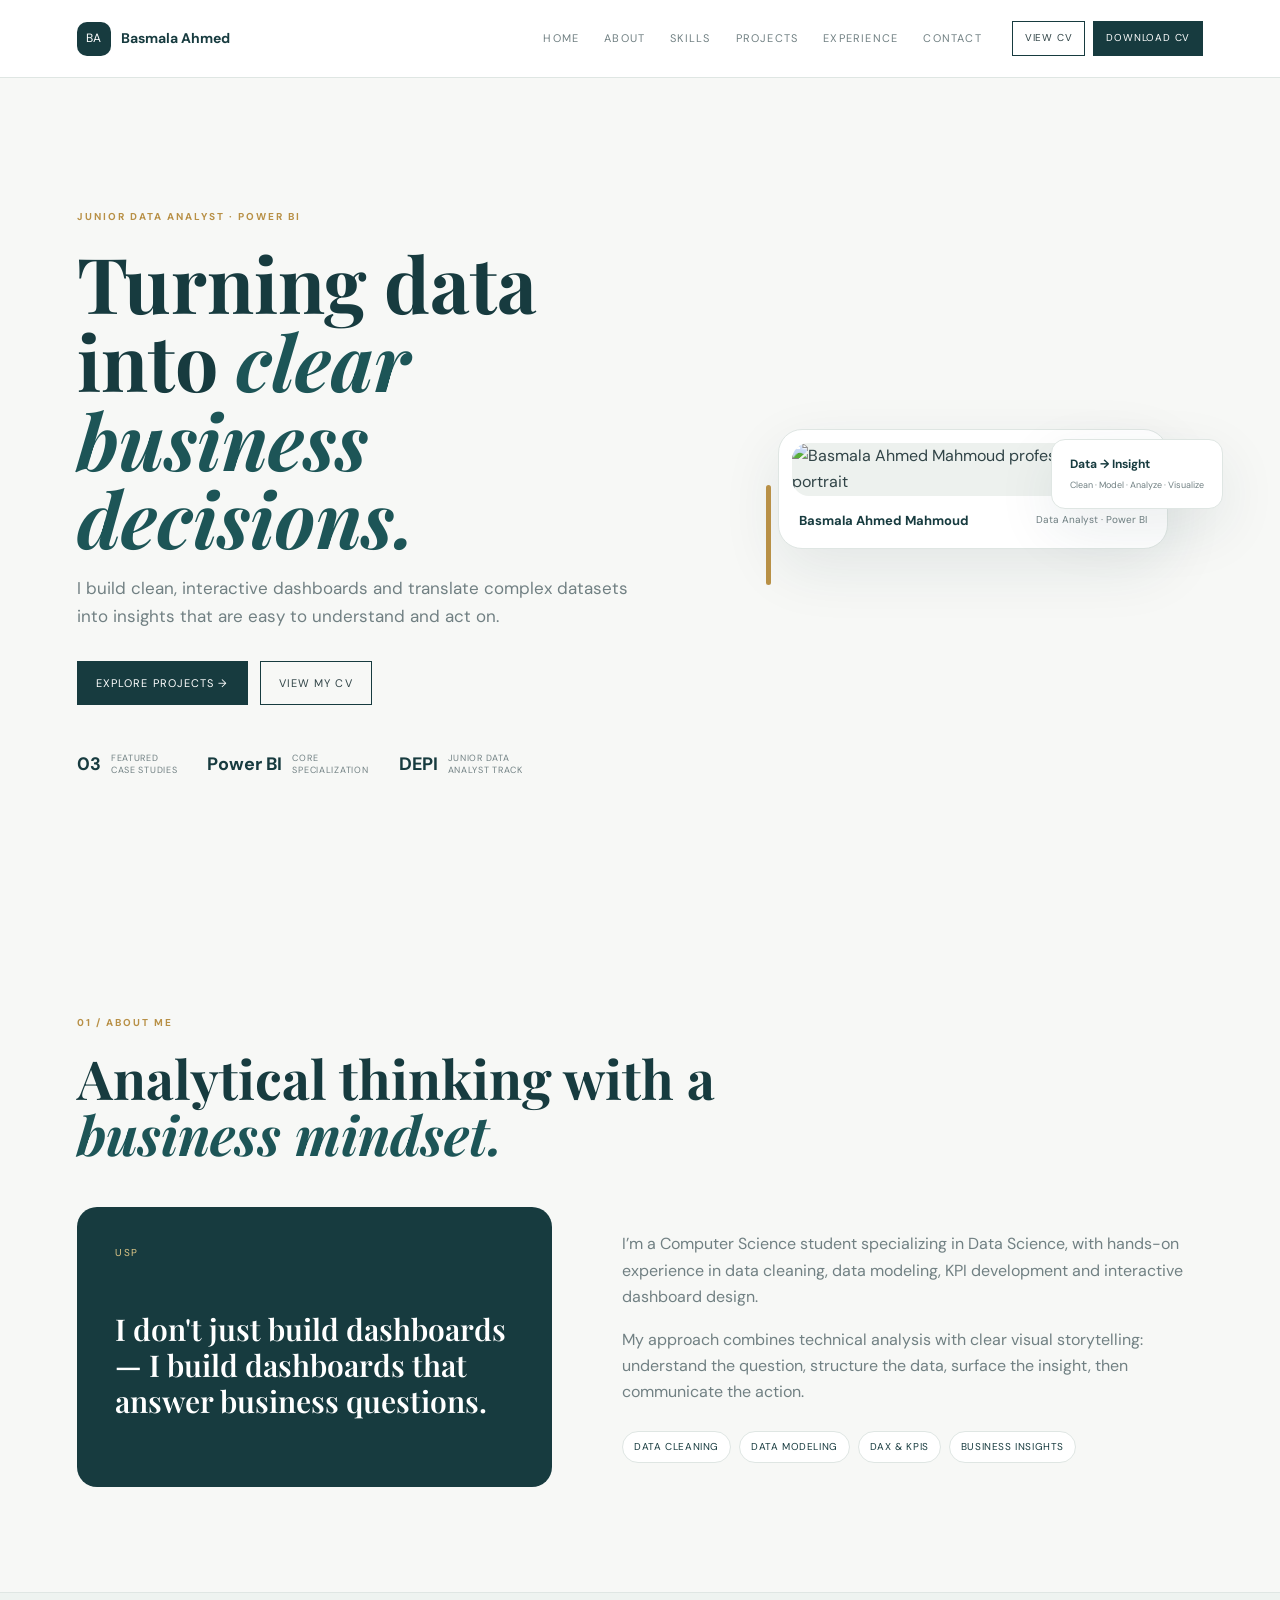
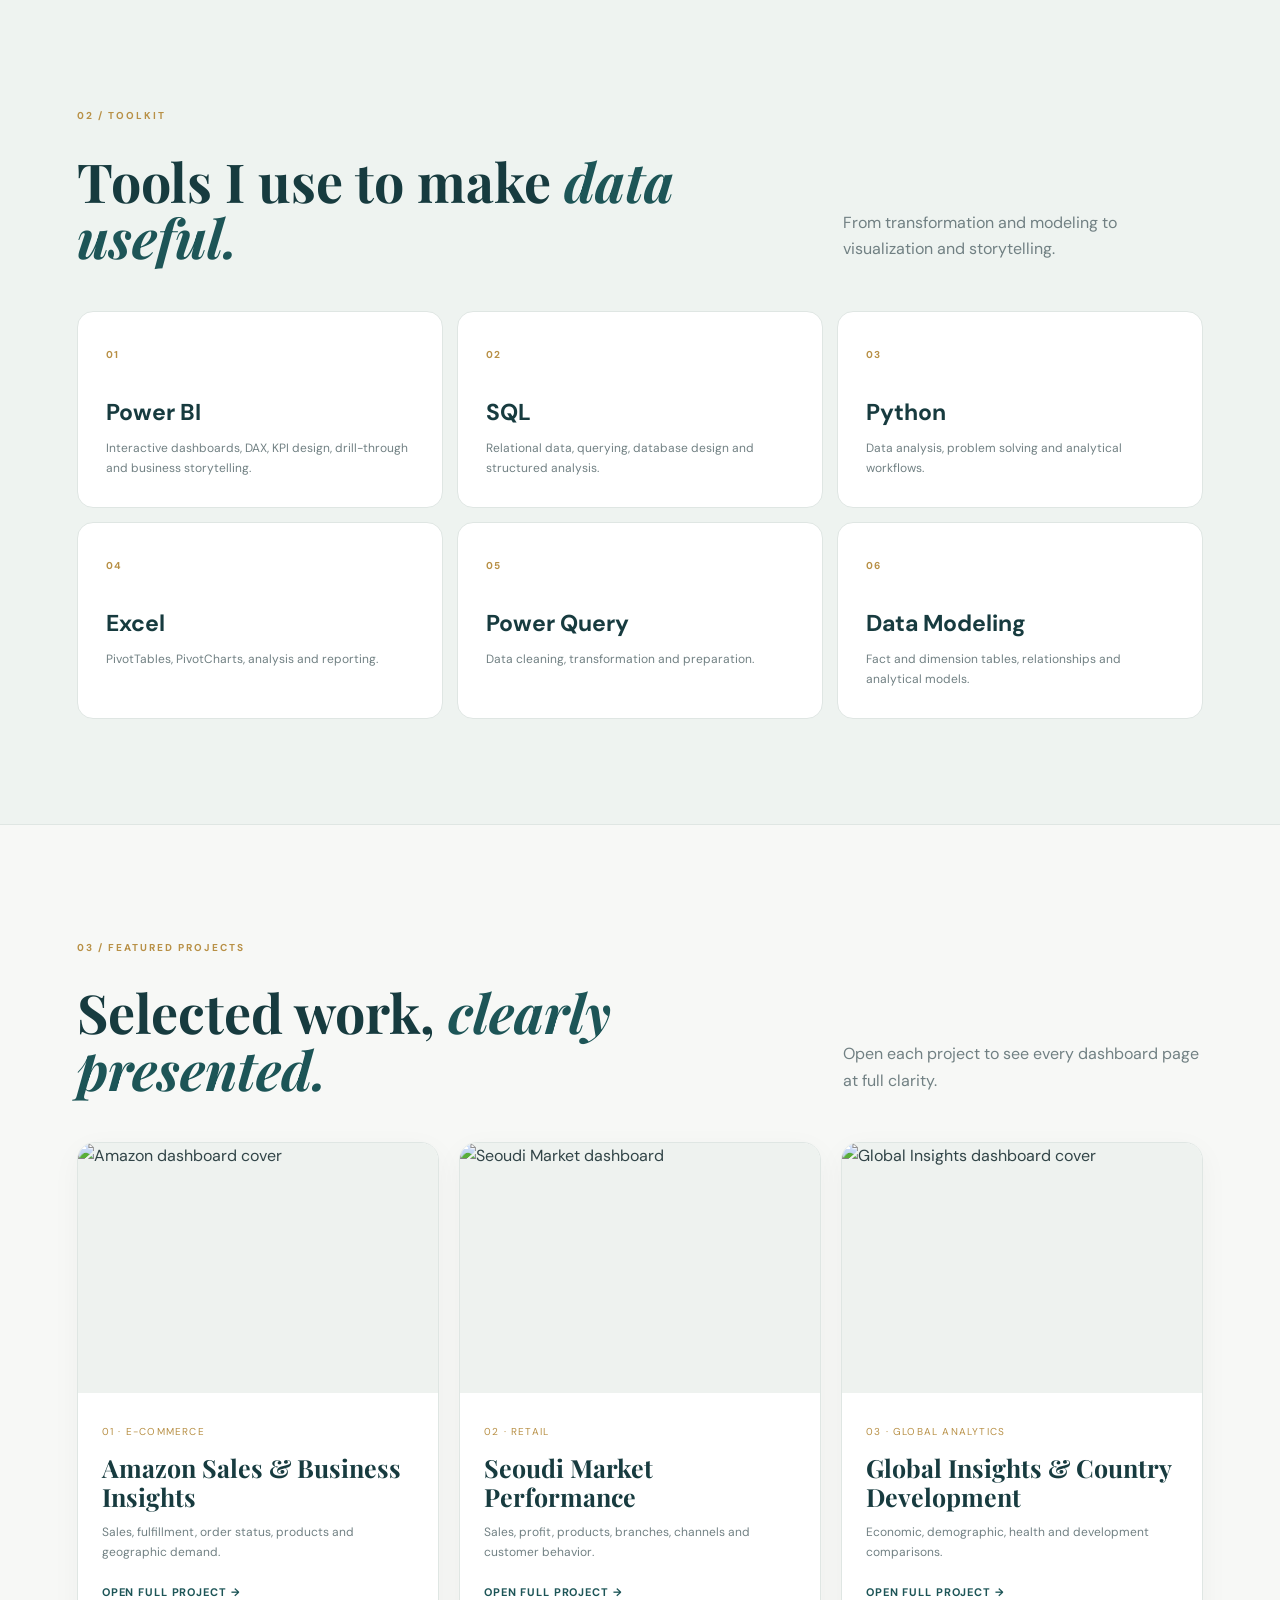
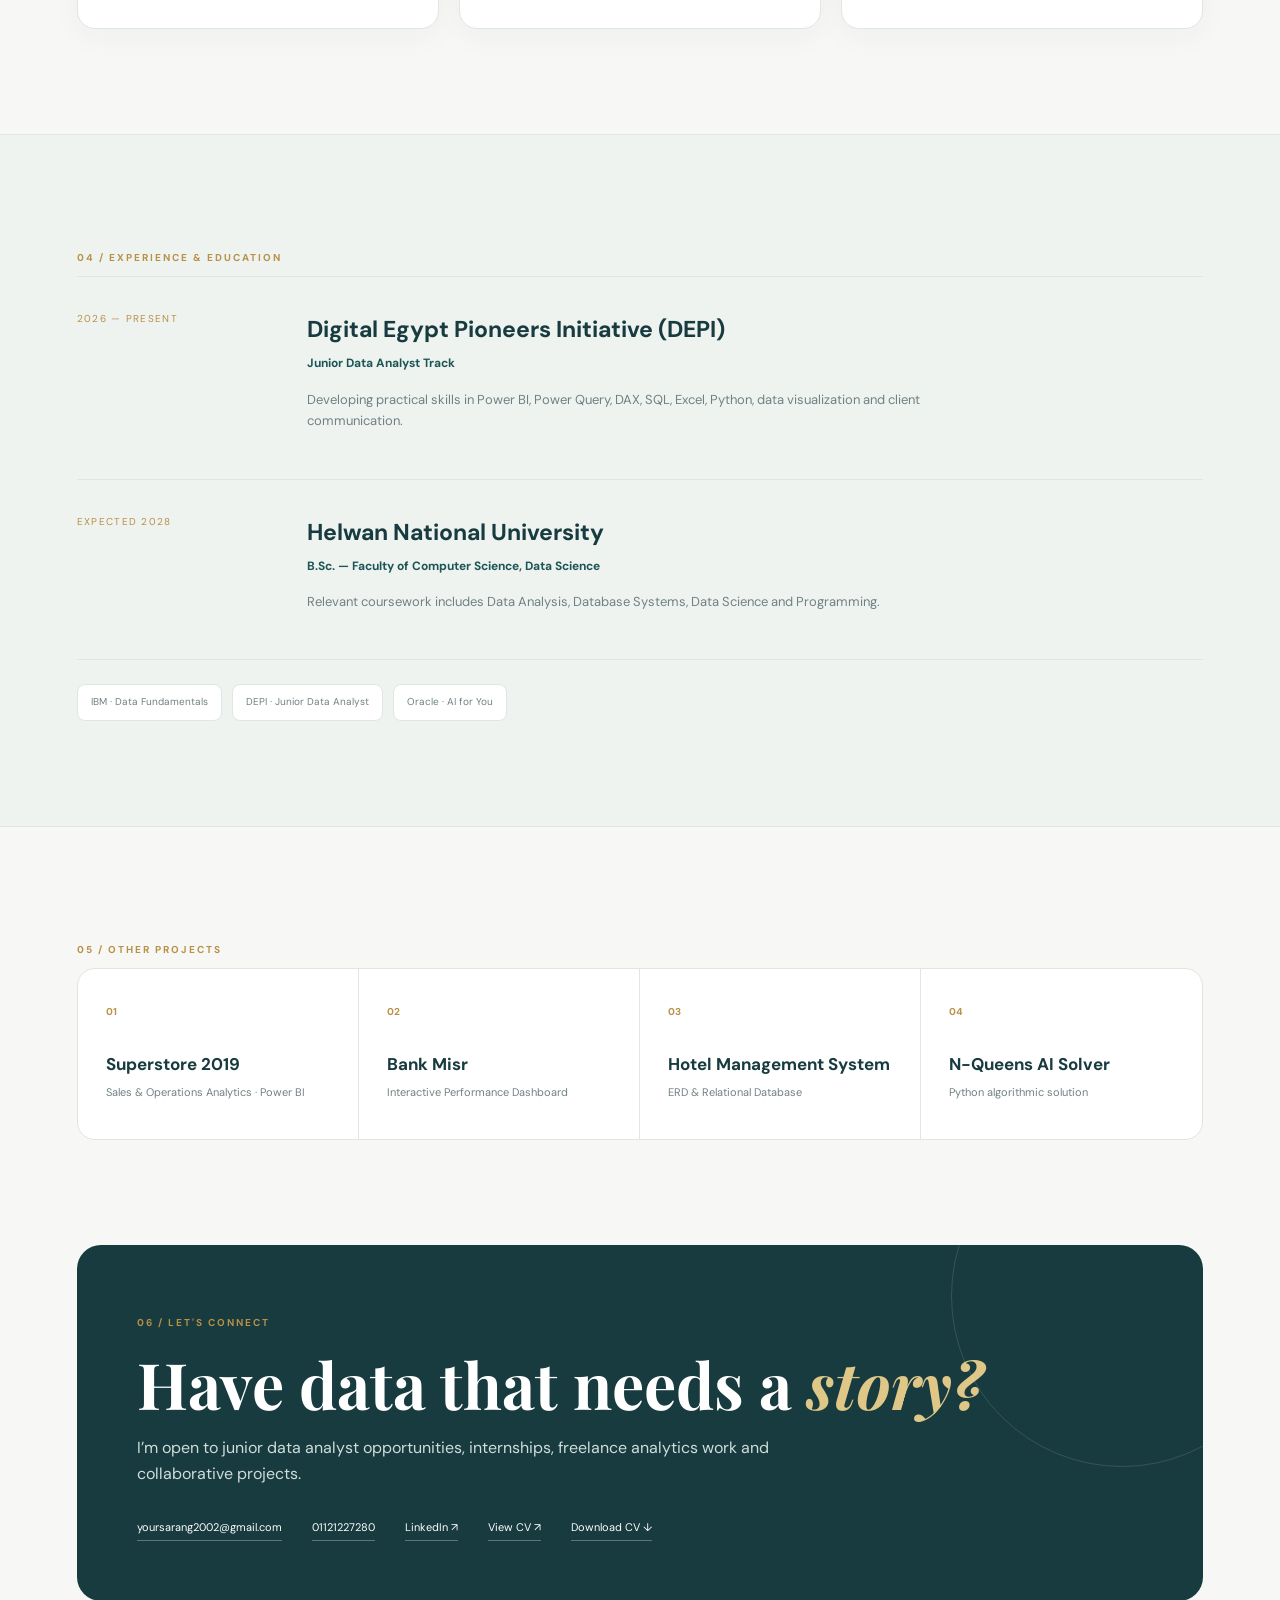
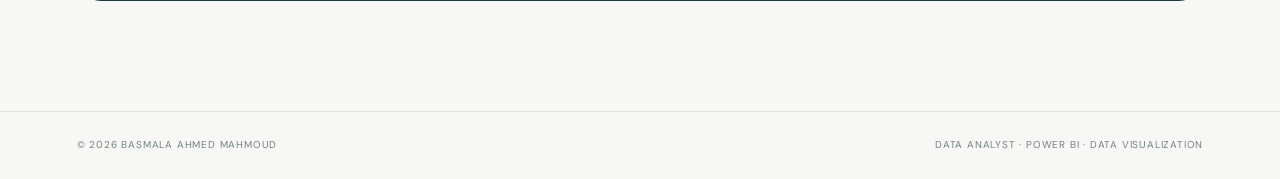
==== index.html @ 635298af "Add files via upload" ====
<!DOCTYPE html>
<html lang="en">
<head>
<meta charset="UTF-8"><meta name="viewport" content="width=device-width, initial-scale=1.0">
<meta name="description" content="Basmala Ahmed Mahmoud — Junior Data Analyst portfolio. Power BI, SQL, Python and data visualization.">
<title>Basmala Ahmed Mahmoud | Data Analyst</title>
<link rel="preconnect" href="https://fonts.googleapis.com"><link rel="preconnect" href="https://fonts.gstatic.com" crossorigin>
<link href="https://fonts.googleapis.com/css2?family=DM+Sans:wght@400;500;600;700&family=Playfair+Display:wght@600;700&display=swap" rel="stylesheet">
<link rel="stylesheet" href="style.css">
</head>
<body>
<header class="header"><a class="logo" href="index.html"><span>BA</span><b>Basmala Ahmed</b></a><button class="menu" aria-label="Menu">☰</button><nav><a href="#home">Home</a><a href="#about">About</a><a href="#skills">Skills</a><a href="#projects">Projects</a><a href="#experience">Experience</a><a href="#contact">Contact</a></nav><div class="header-actions"><a class="cv-mini" href="Basmala_Ahmed_Mahmoud_CV.pdf" target="_blank">View CV</a><a class="cv-mini fill" href="Basmala_Ahmed_Mahmoud_CV.pdf" download>Download CV</a></div></header>
<main>
<section id="home" class="hero wrap">
<div class="hero-copy reveal"><p class="kicker">JUNIOR DATA ANALYST · POWER BI</p><h1>Turning data into <span>clear business decisions.</span></h1><p class="lead">I build clean, interactive dashboards and translate complex datasets into insights that are easy to understand and act on.</p><div class="actions"><a class="btn primary" href="#projects">Explore Projects →</a><a class="btn" href="Basmala_Ahmed_Mahmoud_CV.pdf" target="_blank">View My CV</a></div><div class="hero-stats"><div><strong>03</strong><small>Featured<br>case studies</small></div><div><strong>Power BI</strong><small>Core<br>specialization</small></div><div><strong>DEPI</strong><small>Junior Data<br>Analyst Track</small></div></div></div>
<div class="profile-wrap reveal"><div class="profile-card"><div class="profile-accent"></div><img src="assets/profile.png" alt="Basmala Ahmed Mahmoud professional portrait"><div class="profile-caption"><b>Basmala Ahmed Mahmoud</b><span>Data Analyst · Power BI</span></div></div><div class="float-card"><b>Data → Insight</b><span>Clean · Model · Analyze · Visualize</span></div></div>
</section>
<section id="about" class="section wrap"><div class="section-top"><p class="eyebrow">01 / ABOUT ME</p><h2>Analytical thinking with a <em>business mindset.</em></h2></div><div class="about-grid"><div class="about-highlight"><span>USP</span><h3>I don't just build dashboards — I build dashboards that answer business questions.</h3></div><div class="about-text"><p>I’m a Computer Science student specializing in Data Science, with hands-on experience in data cleaning, data modeling, KPI development and interactive dashboard design.</p><p>My approach combines technical analysis with clear visual storytelling: understand the question, structure the data, surface the insight, then communicate the action.</p><div class="chips"><span>Data Cleaning</span><span>Data Modeling</span><span>DAX & KPIs</span><span>Business Insights</span></div></div></div></section>
<section id="skills" class="section alt"><div class="wrap"><p class="eyebrow">02 / TOOLKIT</p><div class="section-title-row"><h2>Tools I use to make <em>data useful.</em></h2><p>From transformation and modeling to visualization and storytelling.</p></div><div class="skills"><article><b>01</b><h3>Power BI</h3><p>Interactive dashboards, DAX, KPI design, drill-through and business storytelling.</p></article><article><b>02</b><h3>SQL</h3><p>Relational data, querying, database design and structured analysis.</p></article><article><b>03</b><h3>Python</h3><p>Data analysis, problem solving and analytical workflows.</p></article><article><b>04</b><h3>Excel</h3><p>PivotTables, PivotCharts, analysis and reporting.</p></article><article><b>05</b><h3>Power Query</h3><p>Data cleaning, transformation and preparation.</p></article><article><b>06</b><h3>Data Modeling</h3><p>Fact and dimension tables, relationships and analytical models.</p></article></div></div></section>
<section id="projects" class="section wrap"><p class="eyebrow">03 / FEATURED PROJECTS</p><div class="section-title-row"><h2>Selected work, <em>clearly presented.</em></h2><p>Open each project to see every dashboard page at full clarity.</p></div><div class="project-grid">
<a class="project-tile" href="projects/amazon.html"><div class="tile-image"><img src="assets/amazon-cover.png" alt="Amazon dashboard cover"></div><div class="tile-body"><span class="project-no">01 · E-COMMERCE</span><h3>Amazon Sales & Business Insights</h3><p>Sales, fulfillment, order status, products and geographic demand.</p><span class="tile-link">Open full project →</span></div></a>
<a class="project-tile" href="projects/seoudi.html"><div class="tile-image"><img src="assets/seoudi-overview.png" alt="Seoudi Market dashboard"></div><div class="tile-body"><span class="project-no">02 · RETAIL</span><h3>Seoudi Market Performance</h3><p>Sales, profit, products, branches, channels and customer behavior.</p><span class="tile-link">Open full project →</span></div></a>
<a class="project-tile" href="projects/country.html"><div class="tile-image"><img src="assets/country-cover.png" alt="Global Insights dashboard cover"></div><div class="tile-body"><span class="project-no">03 · GLOBAL ANALYTICS</span><h3>Global Insights & Country Development</h3><p>Economic, demographic, health and development comparisons.</p><span class="tile-link">Open full project →</span></div></a>
</div></section>
<section id="experience" class="section alt"><div class="wrap"><p class="eyebrow">04 / EXPERIENCE & EDUCATION</p><div class="timeline"><div class="time-item"><span>2026 — PRESENT</span><div><h3>Digital Egypt Pioneers Initiative (DEPI)</h3><b>Junior Data Analyst Track</b><p>Developing practical skills in Power BI, Power Query, DAX, SQL, Excel, Python, data visualization and client communication.</p></div></div><div class="time-item"><span>EXPECTED 2028</span><div><h3>Helwan National University</h3><b>B.Sc. — Faculty of Computer Science, Data Science</b><p>Relevant coursework includes Data Analysis, Database Systems, Data Science and Programming.</p></div></div></div><div class="cert-row"><span>IBM · Data Fundamentals</span><span>DEPI · Junior Data Analyst</span><span>Oracle · AI for You</span></div></div></section>
<section class="section wrap"><p class="eyebrow">05 / OTHER PROJECTS</p><div class="other"><div><b>01</b><h3>Superstore 2019</h3><p>Sales & Operations Analytics · Power BI</p></div><div><b>02</b><h3>Bank Misr</h3><p>Interactive Performance Dashboard</p></div><div><b>03</b><h3>Hotel Management System</h3><p>ERD & Relational Database</p></div><div><b>04</b><h3>N-Queens AI Solver</h3><p>Python algorithmic solution</p></div></div></section>
<section id="contact" class="contact wrap"><div class="contact-card"><p class="eyebrow">06 / LET'S CONNECT</p><h2>Have data that needs a <em>story?</em></h2><p>I’m open to junior data analyst opportunities, internships, freelance analytics work and collaborative projects.</p><div class="contact-links"><a href="mailto:yoursarang2002@gmail.com">yoursarang2002@gmail.com</a><a href="tel:01121227280">01121227280</a><a href="https://linkedin.com/in/basmala-ahmed-b55320358" target="_blank">LinkedIn ↗</a><a href="Basmala_Ahmed_Mahmoud_CV.pdf" target="_blank">View CV ↗</a><a href="Basmala_Ahmed_Mahmoud_CV.pdf" download>Download CV ↓</a></div></div></section>
</main><footer><span>© 2026 Basmala Ahmed Mahmoud</span><span>Data Analyst · Power BI · Data Visualization</span></footer>
<script src="script.js"></script></body></html>
---- style.css ----
:root{--bg:#f7f8f6;--paper:#fff;--ink:#173b3f;--text:#314447;--muted:#718083;--line:#dfe6e3;--teal:#1d5557;--sage:#dfe9e4;--gold:#b89046;--shadow:0 20px 60px rgba(23,59,63,.09)}*{box-sizing:border-box}html{scroll-behavior:smooth}body{margin:0;background:var(--bg);color:var(--text);font-family:"DM Sans",sans-serif;line-height:1.65}a{text-decoration:none;color:inherit}img{max-width:100%}.wrap{width:min(1180px,88vw);margin:auto}.header{height:78px;background:rgba(255,255,255,.94);backdrop-filter:blur(14px);border-bottom:1px solid var(--line);display:flex;align-items:center;padding:0 6vw;gap:30px;position:sticky;top:0;z-index:20}.logo{display:flex;align-items:center;gap:10px;margin-right:auto;color:var(--ink)}.logo span{display:grid;place-items:center;width:34px;height:34px;border-radius:10px;background:var(--ink);color:white;font-size:12px}.logo b{font-size:14px}.header nav{display:flex;gap:25px}.header nav a{font-size:11px;text-transform:uppercase;letter-spacing:.11em;color:var(--muted)}.header nav a:hover{color:var(--ink)}.header-actions{display:flex;gap:8px}.cv-mini{border:1px solid var(--ink);padding:8px 12px;font-size:10px;text-transform:uppercase;letter-spacing:.08em}.cv-mini.fill{background:var(--ink);color:#fff}.menu{display:none;border:0;background:none;font-size:22px;color:var(--ink)}.hero{min-height:calc(100vh - 78px);display:grid;grid-template-columns:1.1fr .9fr;align-items:center;gap:8vw;padding:75px 0}.kicker,.eyebrow{font-size:10px;letter-spacing:.2em;font-weight:700;color:var(--gold);text-transform:uppercase}.hero h1{font-family:"Playfair Display",serif;font-size:clamp(50px,6vw,82px);line-height:1.02;color:var(--ink);margin:18px 0}.hero h1 span{color:var(--teal);font-style:italic}.lead{font-size:17px;color:var(--muted);max-width:620px}.actions{display:flex;gap:12px;margin:30px 0}.btn{display:inline-flex;padding:12px 18px;border:1px solid var(--ink);font-size:11px;text-transform:uppercase;letter-spacing:.1em}.btn.primary{background:var(--ink);color:#fff}.btn:hover{transform:translateY(-2px);box-shadow:var(--shadow)}.hero-stats{display:flex;gap:30px;margin-top:45px}.hero-stats div{display:flex;gap:10px;align-items:center}.hero-stats strong{font-size:18px;color:var(--ink)}.hero-stats small{font-size:9px;text-transform:uppercase;letter-spacing:.08em;color:var(--muted);line-height:1.25}.profile-wrap{position:relative;display:flex;justify-content:center}.profile-card{position:relative;width:min(390px,85%);background:#fff;border:1px solid var(--line);border-radius:24px;padding:13px;box-shadow:var(--shadow)}.profile-card img{width:100%;height:520px;object-fit:cover;object-position:center top;border-radius:17px;background:#edf1ee}.profile-accent{position:absolute;left:-13px;top:55px;width:5px;height:100px;background:var(--gold);border-radius:8px}.profile-caption{display:flex;justify-content:space-between;align-items:center;padding:14px 7px 4px;color:var(--ink)}.profile-caption b{font-size:13px}.profile-caption span{font-size:10px;color:var(--muted)}.float-card{position:absolute;right:-20px;bottom:40px;background:#fff;border:1px solid var(--line);box-shadow:var(--shadow);padding:15px 18px;border-radius:14px;display:grid;gap:3px}.float-card b{font-size:12px;color:var(--ink)}.float-card span{font-size:9px;color:var(--muted)}.section{padding:105px 0}.alt{background:#eef3f0;border-top:1px solid var(--line);border-bottom:1px solid var(--line)}.section-top h2,.section-title-row h2{font-family:"Playfair Display",serif;font-size:clamp(38px,4.2vw,60px);line-height:1.05;color:var(--ink);max-width:750px;margin:18px 0 45px}.section h2 em{font-style:italic;color:var(--teal)}.about-grid{display:grid;grid-template-columns:.9fr 1.1fr;gap:70px}.about-highlight{background:var(--ink);color:#fff;padding:38px;border-radius:20px;min-height:280px;display:flex;flex-direction:column;justify-content:space-between}.about-highlight span{font-size:10px;letter-spacing:.18em;color:#dfc788}.about-highlight h3{font-family:"Playfair Display",serif;font-size:30px;line-height:1.2;font-weight:600}.about-text{font-size:16px;color:var(--muted);padding-top:8px}.chips{display:flex;flex-wrap:wrap;gap:8px;margin-top:25px}.chips span{border:1px solid var(--line);background:#fff;padding:7px 11px;border-radius:30px;font-size:10px;color:var(--ink);text-transform:uppercase;letter-spacing:.06em}.section-title-row{display:flex;justify-content:space-between;align-items:end;gap:40px}.section-title-row p{max-width:360px;color:var(--muted);margin-bottom:48px}.skills{display:grid;grid-template-columns:repeat(3,1fr);gap:14px}.skills article{background:#fff;border:1px solid var(--line);border-radius:16px;padding:28px;min-height:190px;transition:.25s}.skills article:hover{transform:translateY(-5px);box-shadow:var(--shadow);border-color:#c6d3ce}.skills b,.project-no{font-size:10px;color:var(--gold);letter-spacing:.12em}.skills h3{font-size:23px;color:var(--ink);margin:28px 0 7px}.skills p,.project-tile p{font-size:12px;color:var(--muted);margin:0}.project-grid{display:grid;grid-template-columns:repeat(3,1fr);gap:20px}.project-tile{background:#fff;border:1px solid var(--line);border-radius:18px;overflow:hidden;box-shadow:0 8px 30px rgba(23,59,63,.04);transition:.25s}.project-tile:hover{transform:translateY(-6px);box-shadow:var(--shadow)}.tile-image{height:250px;background:#eef2ef;overflow:hidden}.tile-image img{width:100%;height:100%;object-fit:cover;object-position:center}.tile-body{padding:24px}.tile-body h3{font-family:"Playfair Display",serif;color:var(--ink);font-size:25px;line-height:1.15;margin:11px 0}.tile-link{display:inline-block;margin-top:20px;color:var(--teal);font-size:11px;font-weight:700;text-transform:uppercase;letter-spacing:.08em}.timeline{border-top:1px solid var(--line)}.time-item{display:grid;grid-template-columns:190px 1fr;gap:40px;padding:34px 0;border-bottom:1px solid var(--line)}.time-item>span{font-size:10px;color:var(--gold);letter-spacing:.13em}.time-item h3{margin:0;color:var(--ink);font-size:23px}.time-item b{font-size:12px;color:var(--teal)}.time-item p{color:var(--muted);max-width:700px;font-size:13px}.cert-row{display:flex;flex-wrap:wrap;gap:10px;margin-top:24px}.cert-row span{border:1px solid var(--line);background:#fff;padding:9px 13px;border-radius:8px;font-size:10px;color:var(--muted)}.other{display:grid;grid-template-columns:repeat(4,1fr);border:1px solid var(--line);background:#fff;border-radius:18px;overflow:hidden}.other>div{padding:28px;border-right:1px solid var(--line);min-height:170px}.other>div:last-child{border:0}.other b{color:var(--gold);font-size:10px}.other h3{color:var(--ink);font-size:17px;margin:26px 0 5px}.other p{color:var(--muted);font-size:11px;margin:0}.contact{padding-bottom:110px}.contact-card{background:var(--ink);color:#fff;border-radius:24px;padding:60px;position:relative;overflow:hidden}.contact-card:after{content:"";position:absolute;width:340px;height:340px;border:1px solid rgba(255,255,255,.13);border-radius:50%;right:-90px;top:-120px}.contact-card h2{font-family:"Playfair Display",serif;font-size:clamp(42px,5vw,70px);line-height:1.05;margin:18px 0;color:#fff}.contact-card h2 em{color:#dfc788}.contact-card>p:not(.eyebrow){color:#d0dcda;max-width:650px}.contact-links{display:flex;flex-wrap:wrap;gap:18px 30px;margin-top:30px}.contact-links a{font-size:11px;color:#fff;border-bottom:1px solid rgba(255,255,255,.3);padding-bottom:4px}.contact-links a:hover{color:#dfc788}footer{border-top:1px solid var(--line);padding:25px 6vw;display:flex;justify-content:space-between;font-size:10px;text-transform:uppercase;letter-spacing:.08em;color:var(--muted)}.reveal{opacity:0;transform:translateY(18px);transition:.7s}.reveal.show{opacity:1;transform:none}@media(max-width:900px){.header nav,.header-actions{display:none}.menu{display:block}.header{justify-content:space-between}.hero{grid-template-columns:1fr;padding:65px 0}.profile-wrap{margin-top:20px}.section-title-row{display:block}.section-title-row p{margin-top:-25px;margin-bottom:35px}.skills,.project-grid{grid-template-columns:1fr 1fr}.about-grid{grid-template-columns:1fr}.other{grid-template-columns:1fr 1fr}.other>div:nth-child(2){border-right:0}.time-item{grid-template-columns:1fr;gap:10px}}@media(max-width:600px){.wrap{width:90vw}.hero h1{font-size:46px}.profile-card img{height:430px}.float-card{right:-5px}.hero-stats{gap:15px}.hero-stats small{font-size:8px}.skills,.project-grid,.other{grid-template-columns:1fr}.other>div{border-right:0;border-bottom:1px solid var(--line)}.other>div:last-child{border-bottom:0}.contact-card{padding:35px 25px}footer{display:block}footer span+span{display:block;margin-top:8px}}
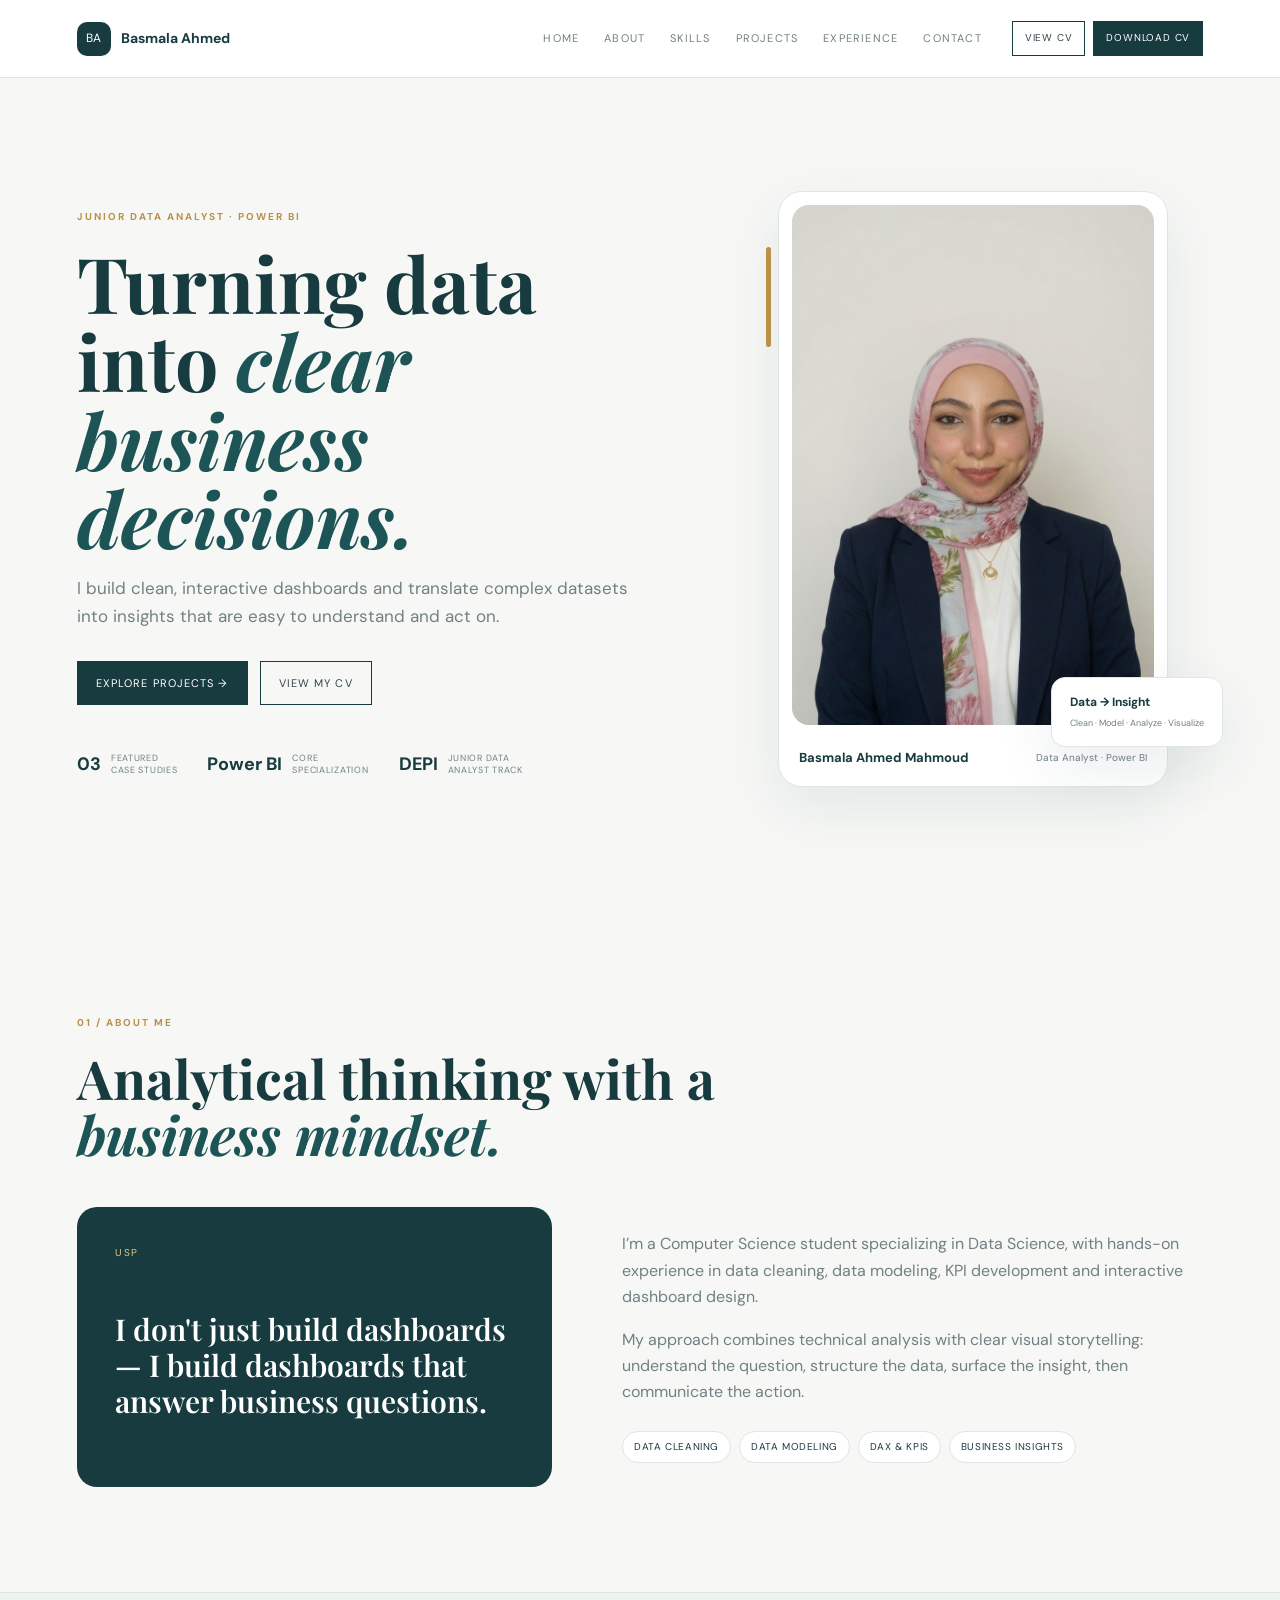
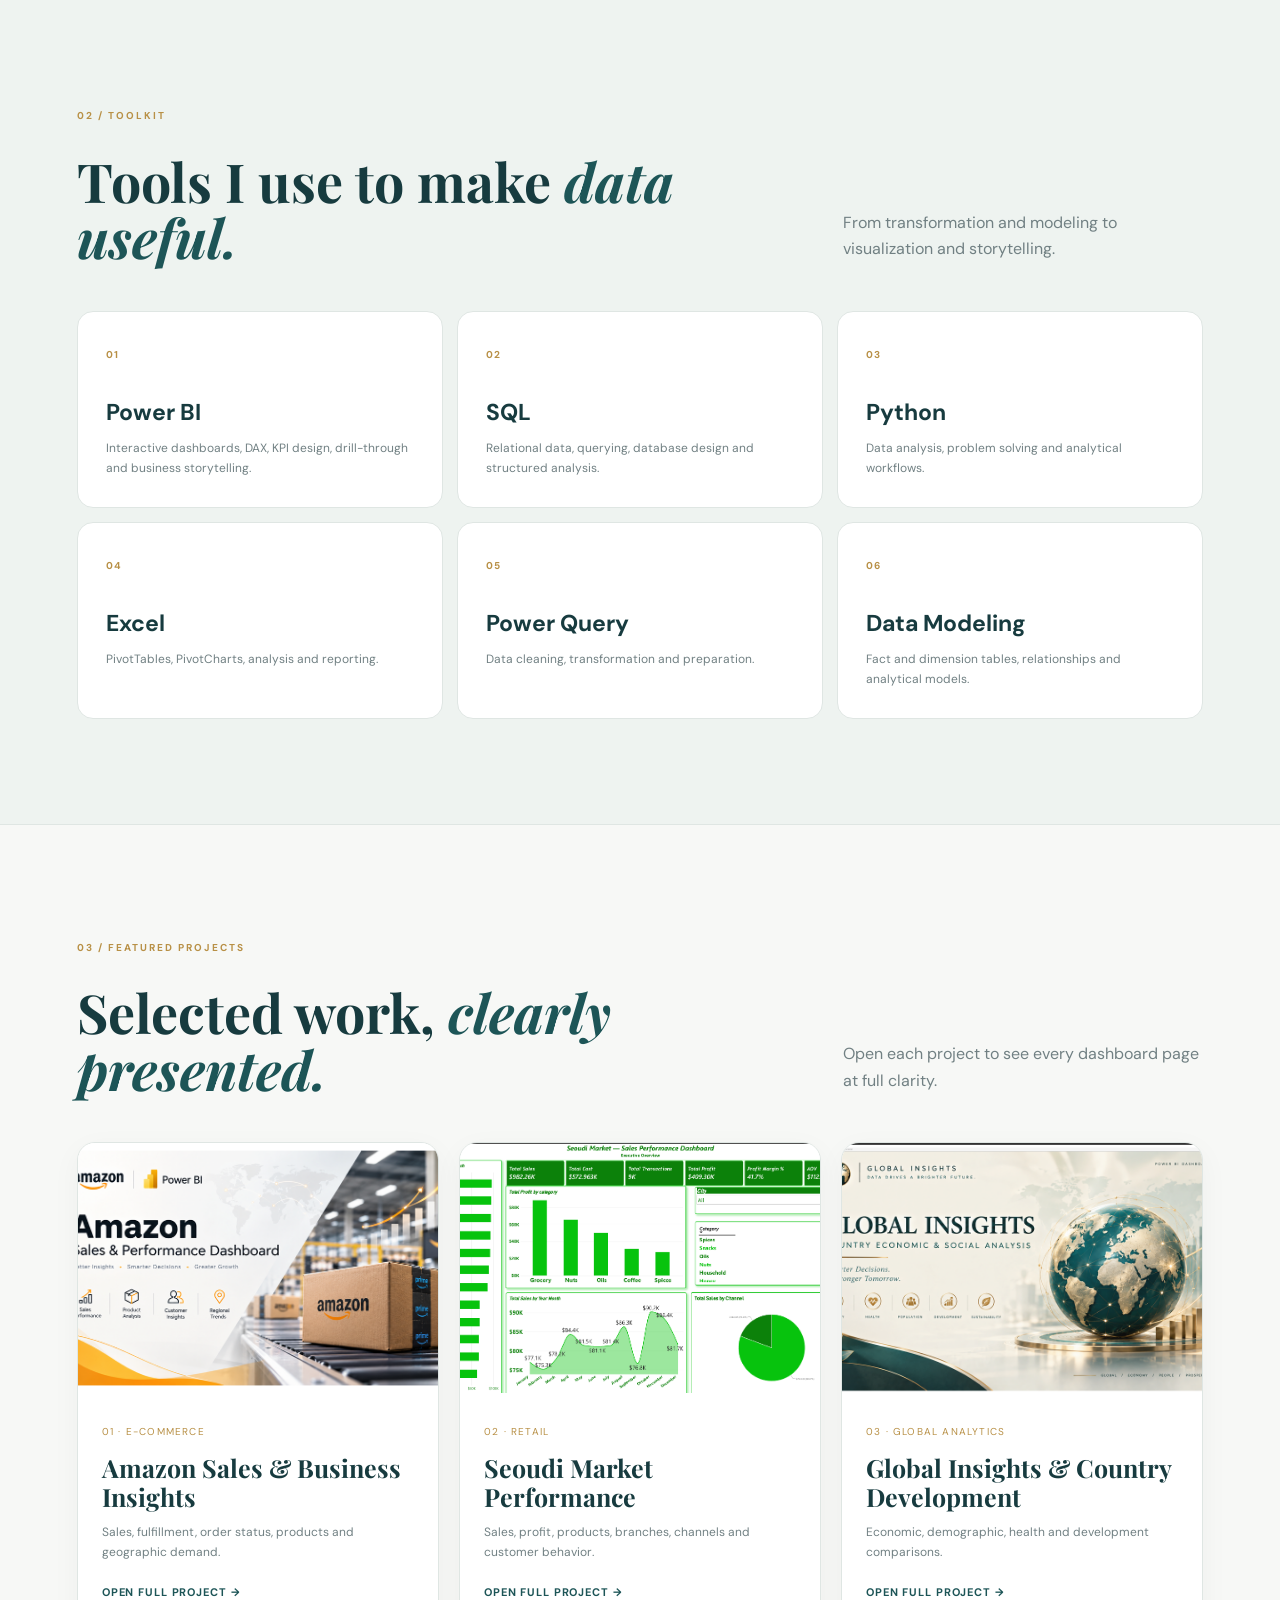
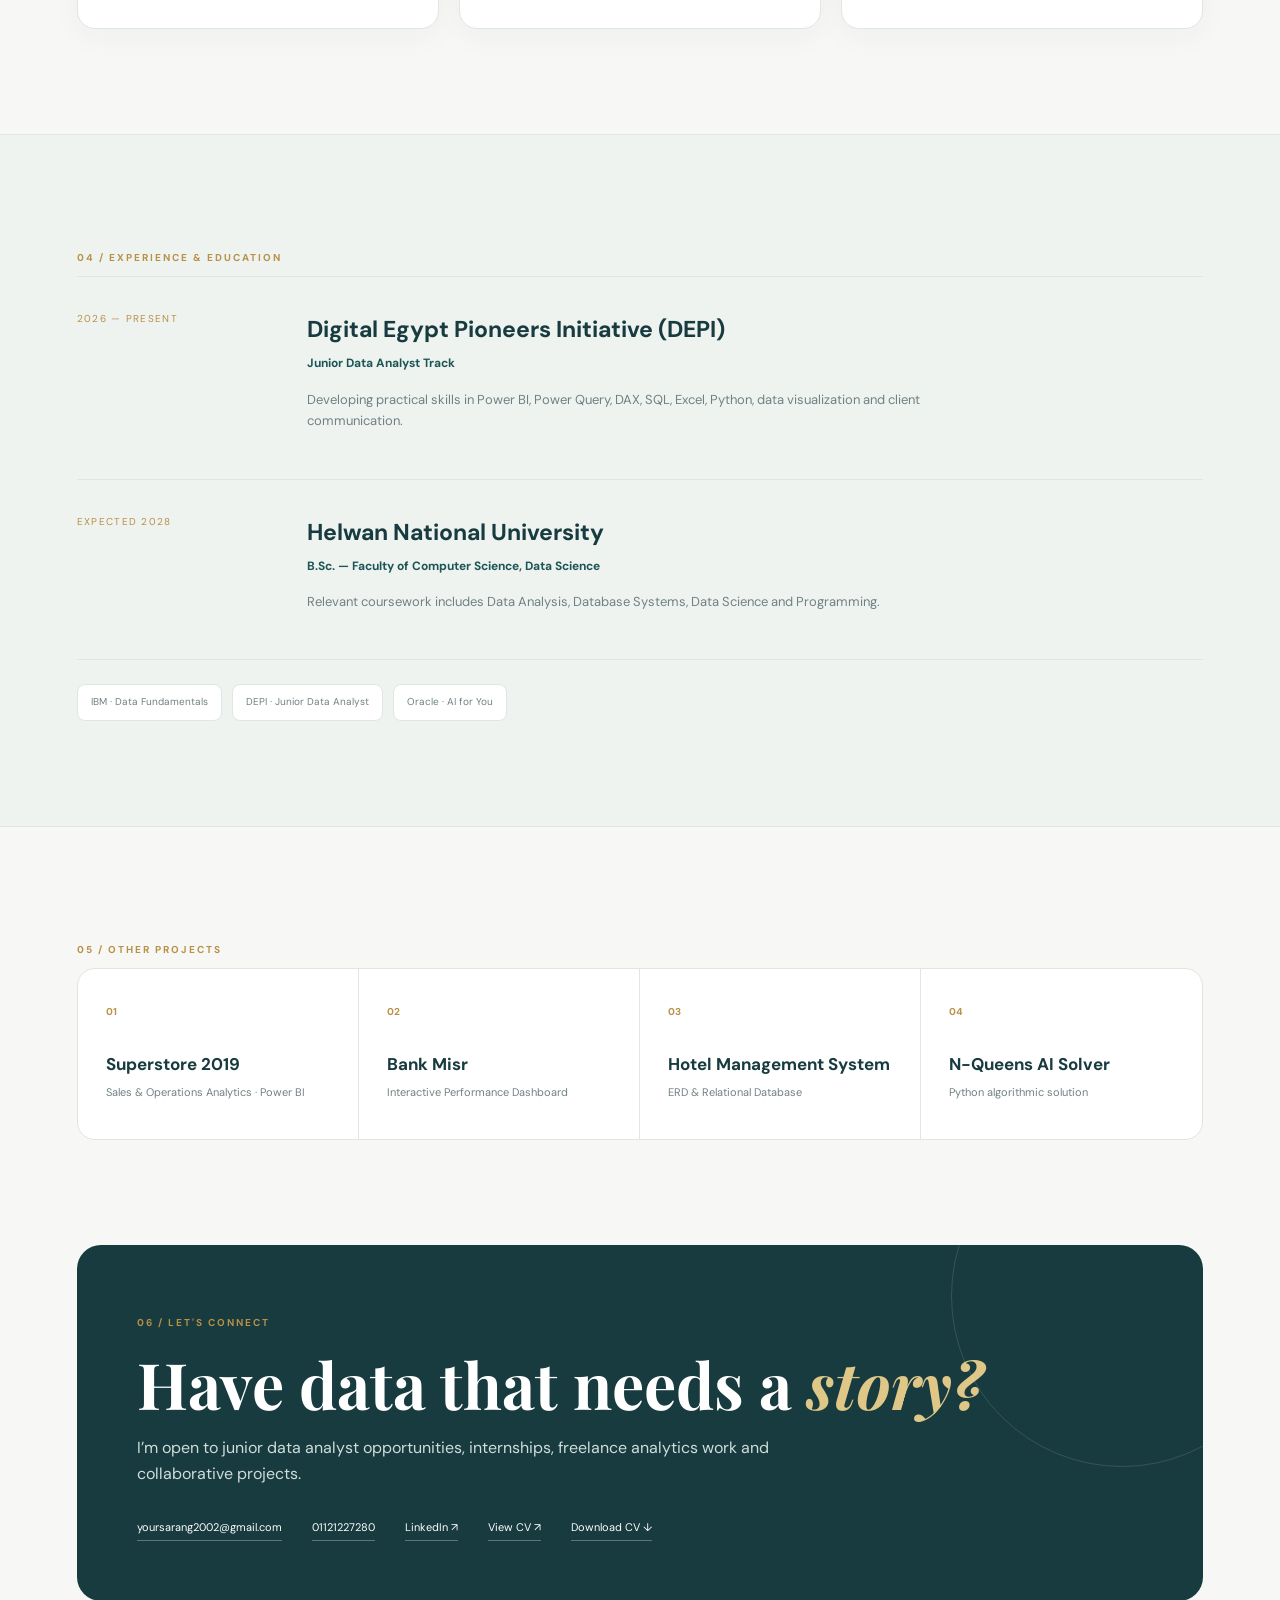
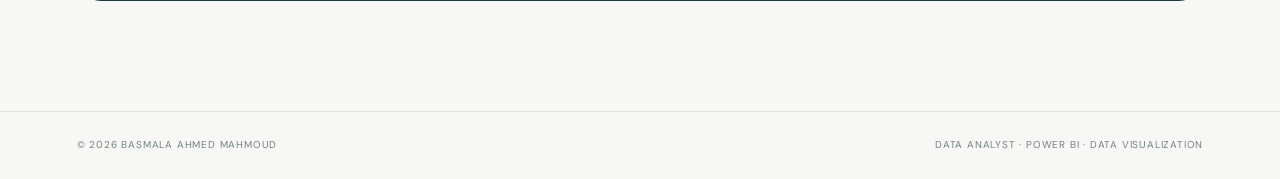
==== commit 53e18f3c: "Fix profile image paths and add project links Updated profile images and project links in the portfo" ====
--- a/index.html
+++ b/index.html
@@ -13,14 +13,14 @@
 <main>
 <section id="home" class="hero wrap">
 <div class="hero-copy reveal"><p class="kicker">JUNIOR DATA ANALYST · POWER BI</p><h1>Turning data into <span>clear business decisions.</span></h1><p class="lead">I build clean, interactive dashboards and translate complex datasets into insights that are easy to understand and act on.</p><div class="actions"><a class="btn primary" href="#projects">Explore Projects →</a><a class="btn" href="Basmala_Ahmed_Mahmoud_CV.pdf" target="_blank">View My CV</a></div><div class="hero-stats"><div><strong>03</strong><small>Featured<br>case studies</small></div><div><strong>Power BI</strong><small>Core<br>specialization</small></div><div><strong>DEPI</strong><small>Junior Data<br>Analyst Track</small></div></div></div>
-<div class="profile-wrap reveal"><div class="profile-card"><div class="profile-accent"></div><img src="assets/profile.png" alt="Basmala Ahmed Mahmoud professional portrait"><div class="profile-caption"><b>Basmala Ahmed Mahmoud</b><span>Data Analyst · Power BI</span></div></div><div class="float-card"><b>Data → Insight</b><span>Clean · Model · Analyze · Visualize</span></div></div>
+<div class="profile-wrap reveal"><div class="profile-card"><div class="profile-accent"></div><img src="profile.png" alt="Basmala Ahmed Mahmoud professional portrait"><div class="profile-caption"><b>Basmala Ahmed Mahmoud</b><span>Data Analyst · Power BI</span></div></div><div class="float-card"><b>Data → Insight</b><span>Clean · Model · Analyze · Visualize</span></div></div>
 </section>
 <section id="about" class="section wrap"><div class="section-top"><p class="eyebrow">01 / ABOUT ME</p><h2>Analytical thinking with a <em>business mindset.</em></h2></div><div class="about-grid"><div class="about-highlight"><span>USP</span><h3>I don't just build dashboards — I build dashboards that answer business questions.</h3></div><div class="about-text"><p>I’m a Computer Science student specializing in Data Science, with hands-on experience in data cleaning, data modeling, KPI development and interactive dashboard design.</p><p>My approach combines technical analysis with clear visual storytelling: understand the question, structure the data, surface the insight, then communicate the action.</p><div class="chips"><span>Data Cleaning</span><span>Data Modeling</span><span>DAX & KPIs</span><span>Business Insights</span></div></div></div></section>
 <section id="skills" class="section alt"><div class="wrap"><p class="eyebrow">02 / TOOLKIT</p><div class="section-title-row"><h2>Tools I use to make <em>data useful.</em></h2><p>From transformation and modeling to visualization and storytelling.</p></div><div class="skills"><article><b>01</b><h3>Power BI</h3><p>Interactive dashboards, DAX, KPI design, drill-through and business storytelling.</p></article><article><b>02</b><h3>SQL</h3><p>Relational data, querying, database design and structured analysis.</p></article><article><b>03</b><h3>Python</h3><p>Data analysis, problem solving and analytical workflows.</p></article><article><b>04</b><h3>Excel</h3><p>PivotTables, PivotCharts, analysis and reporting.</p></article><article><b>05</b><h3>Power Query</h3><p>Data cleaning, transformation and preparation.</p></article><article><b>06</b><h3>Data Modeling</h3><p>Fact and dimension tables, relationships and analytical models.</p></article></div></div></section>
 <section id="projects" class="section wrap"><p class="eyebrow">03 / FEATURED PROJECTS</p><div class="section-title-row"><h2>Selected work, <em>clearly presented.</em></h2><p>Open each project to see every dashboard page at full clarity.</p></div><div class="project-grid">
-<a class="project-tile" href="projects/amazon.html"><div class="tile-image"><img src="assets/amazon-cover.png" alt="Amazon dashboard cover"></div><div class="tile-body"><span class="project-no">01 · E-COMMERCE</span><h3>Amazon Sales & Business Insights</h3><p>Sales, fulfillment, order status, products and geographic demand.</p><span class="tile-link">Open full project →</span></div></a>
-<a class="project-tile" href="projects/seoudi.html"><div class="tile-image"><img src="assets/seoudi-overview.png" alt="Seoudi Market dashboard"></div><div class="tile-body"><span class="project-no">02 · RETAIL</span><h3>Seoudi Market Performance</h3><p>Sales, profit, products, branches, channels and customer behavior.</p><span class="tile-link">Open full project →</span></div></a>
-<a class="project-tile" href="projects/country.html"><div class="tile-image"><img src="assets/country-cover.png" alt="Global Insights dashboard cover"></div><div class="tile-body"><span class="project-no">03 · GLOBAL ANALYTICS</span><h3>Global Insights & Country Development</h3><p>Economic, demographic, health and development comparisons.</p><span class="tile-link">Open full project →</span></div></a>
+<a class="project-tile" href="projects/amazon.html"><div class="tile-image"><img src="amazon-cover.png" alt="Amazon dashboard cover"></div><div class="tile-body"><span class="project-no">01 · E-COMMERCE</span><h3>Amazon Sales & Business Insights</h3><p>Sales, fulfillment, order status, products and geographic demand.</p><span class="tile-link">Open full project →</span></div></a>
+<a class="project-tile" href="projects/seoudi.html"><div class="tile-image"><img src="seoudi-overview.png" alt="Seoudi Market dashboard"></div><div class="tile-body"><span class="project-no">02 · RETAIL</span><h3>Seoudi Market Performance</h3><p>Sales, profit, products, branches, channels and customer behavior.</p><span class="tile-link">Open full project →</span></div></a>
+<a class="project-tile" href="projects/country.html"><div class="tile-image"><img src="country-cover.png" alt="Global Insights dashboard cover"></div><div class="tile-body"><span class="project-no">03 · GLOBAL ANALYTICS</span><h3>Global Insights & Country Development</h3><p>Economic, demographic, health and development comparisons.</p><span class="tile-link">Open full project →</span></div></a>
 </div></section>
 <section id="experience" class="section alt"><div class="wrap"><p class="eyebrow">04 / EXPERIENCE & EDUCATION</p><div class="timeline"><div class="time-item"><span>2026 — PRESENT</span><div><h3>Digital Egypt Pioneers Initiative (DEPI)</h3><b>Junior Data Analyst Track</b><p>Developing practical skills in Power BI, Power Query, DAX, SQL, Excel, Python, data visualization and client communication.</p></div></div><div class="time-item"><span>EXPECTED 2028</span><div><h3>Helwan National University</h3><b>B.Sc. — Faculty of Computer Science, Data Science</b><p>Relevant coursework includes Data Analysis, Database Systems, Data Science and Programming.</p></div></div></div><div class="cert-row"><span>IBM · Data Fundamentals</span><span>DEPI · Junior Data Analyst</span><span>Oracle · AI for You</span></div></div></section>
 <section class="section wrap"><p class="eyebrow">05 / OTHER PROJECTS</p><div class="other"><div><b>01</b><h3>Superstore 2019</h3><p>Sales & Operations Analytics · Power BI</p></div><div><b>02</b><h3>Bank Misr</h3><p>Interactive Performance Dashboard</p></div><div><b>03</b><h3>Hotel Management System</h3><p>ERD & Relational Database</p></div><div><b>04</b><h3>N-Queens AI Solver</h3><p>Python algorithmic solution</p></div></div></section>
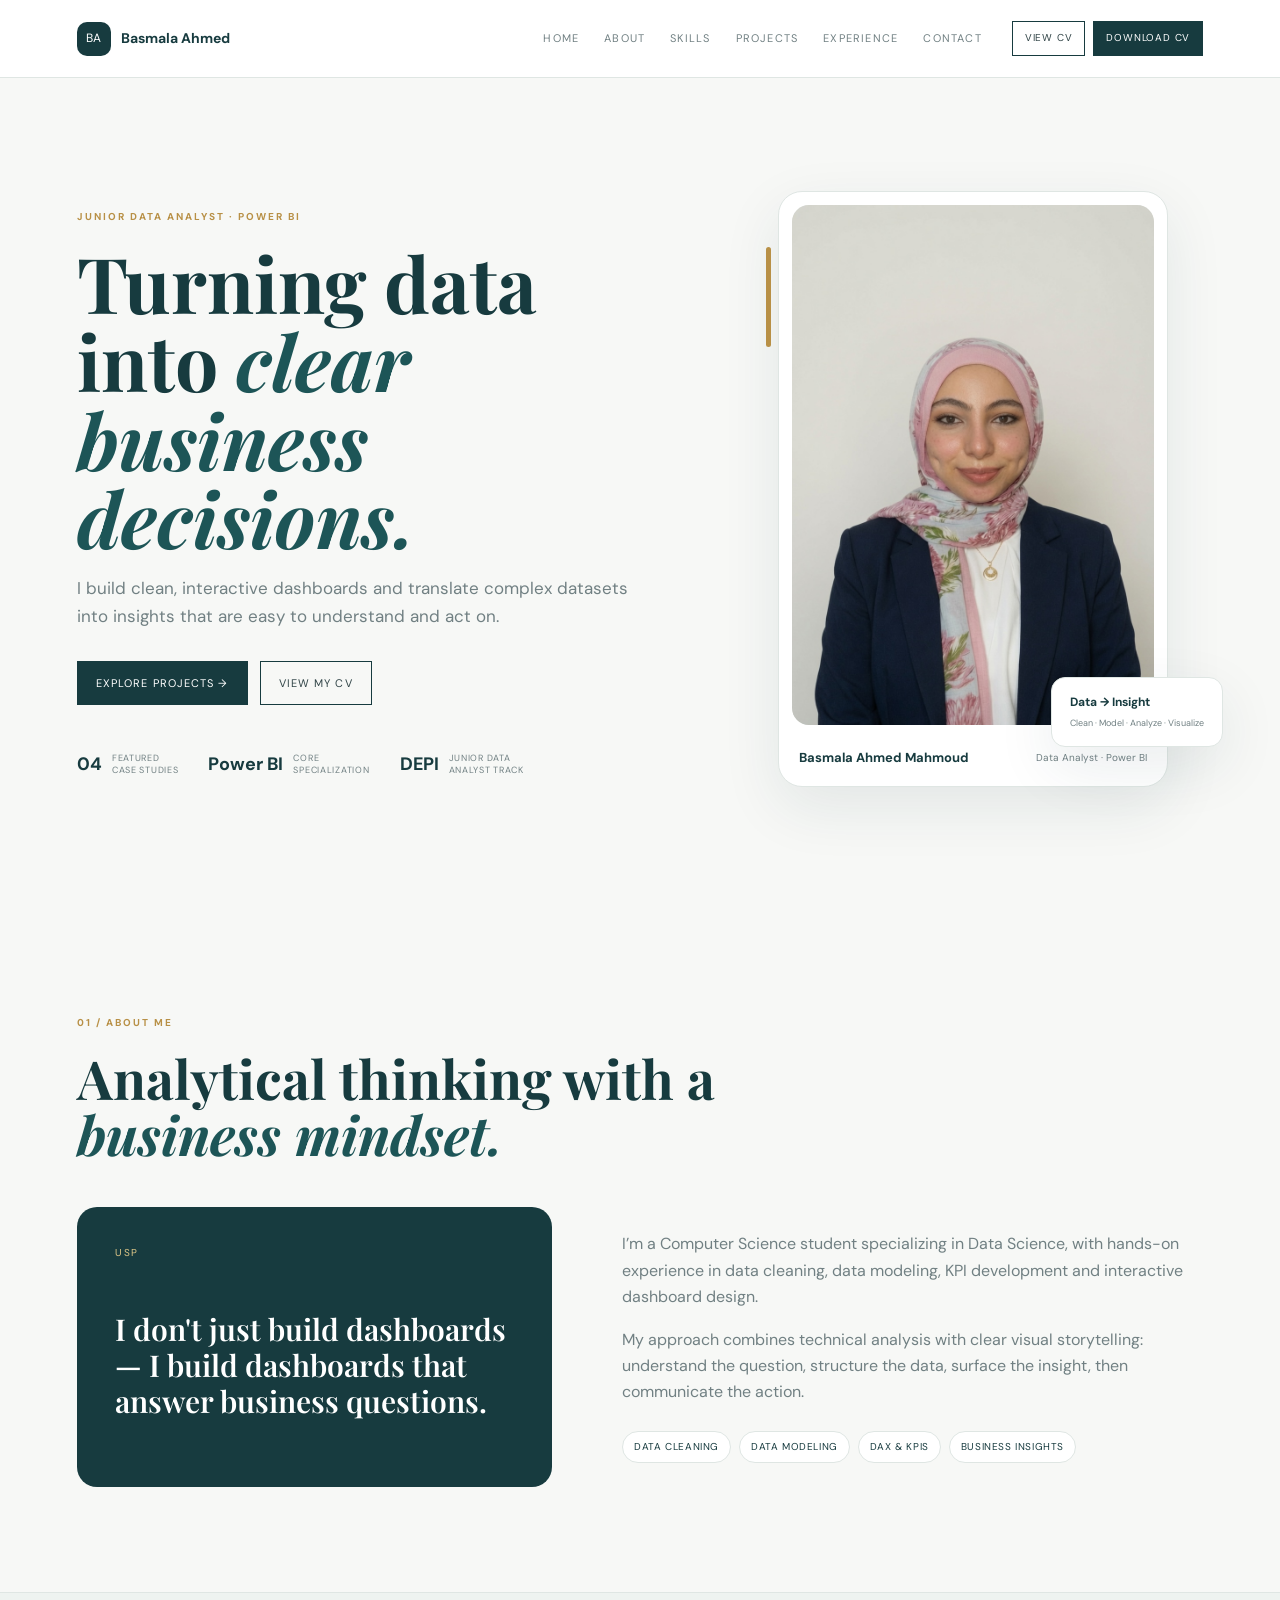
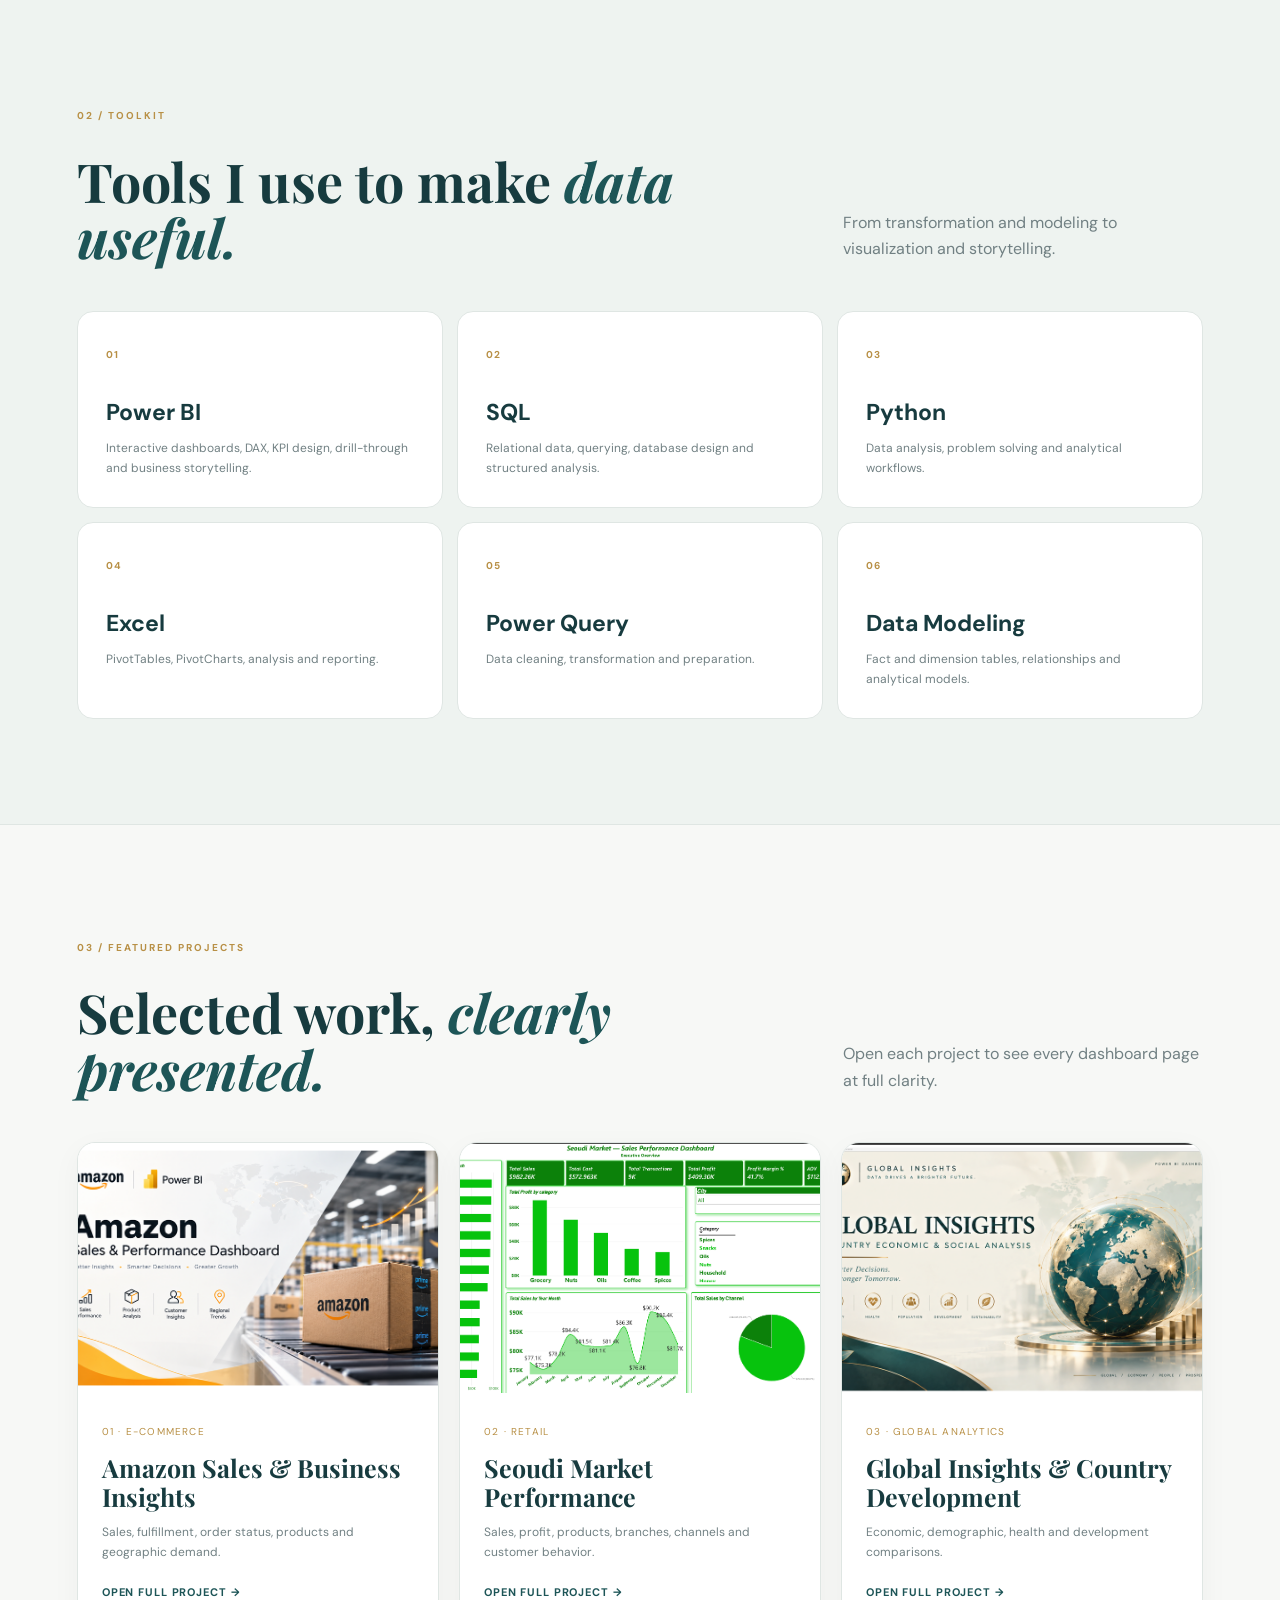
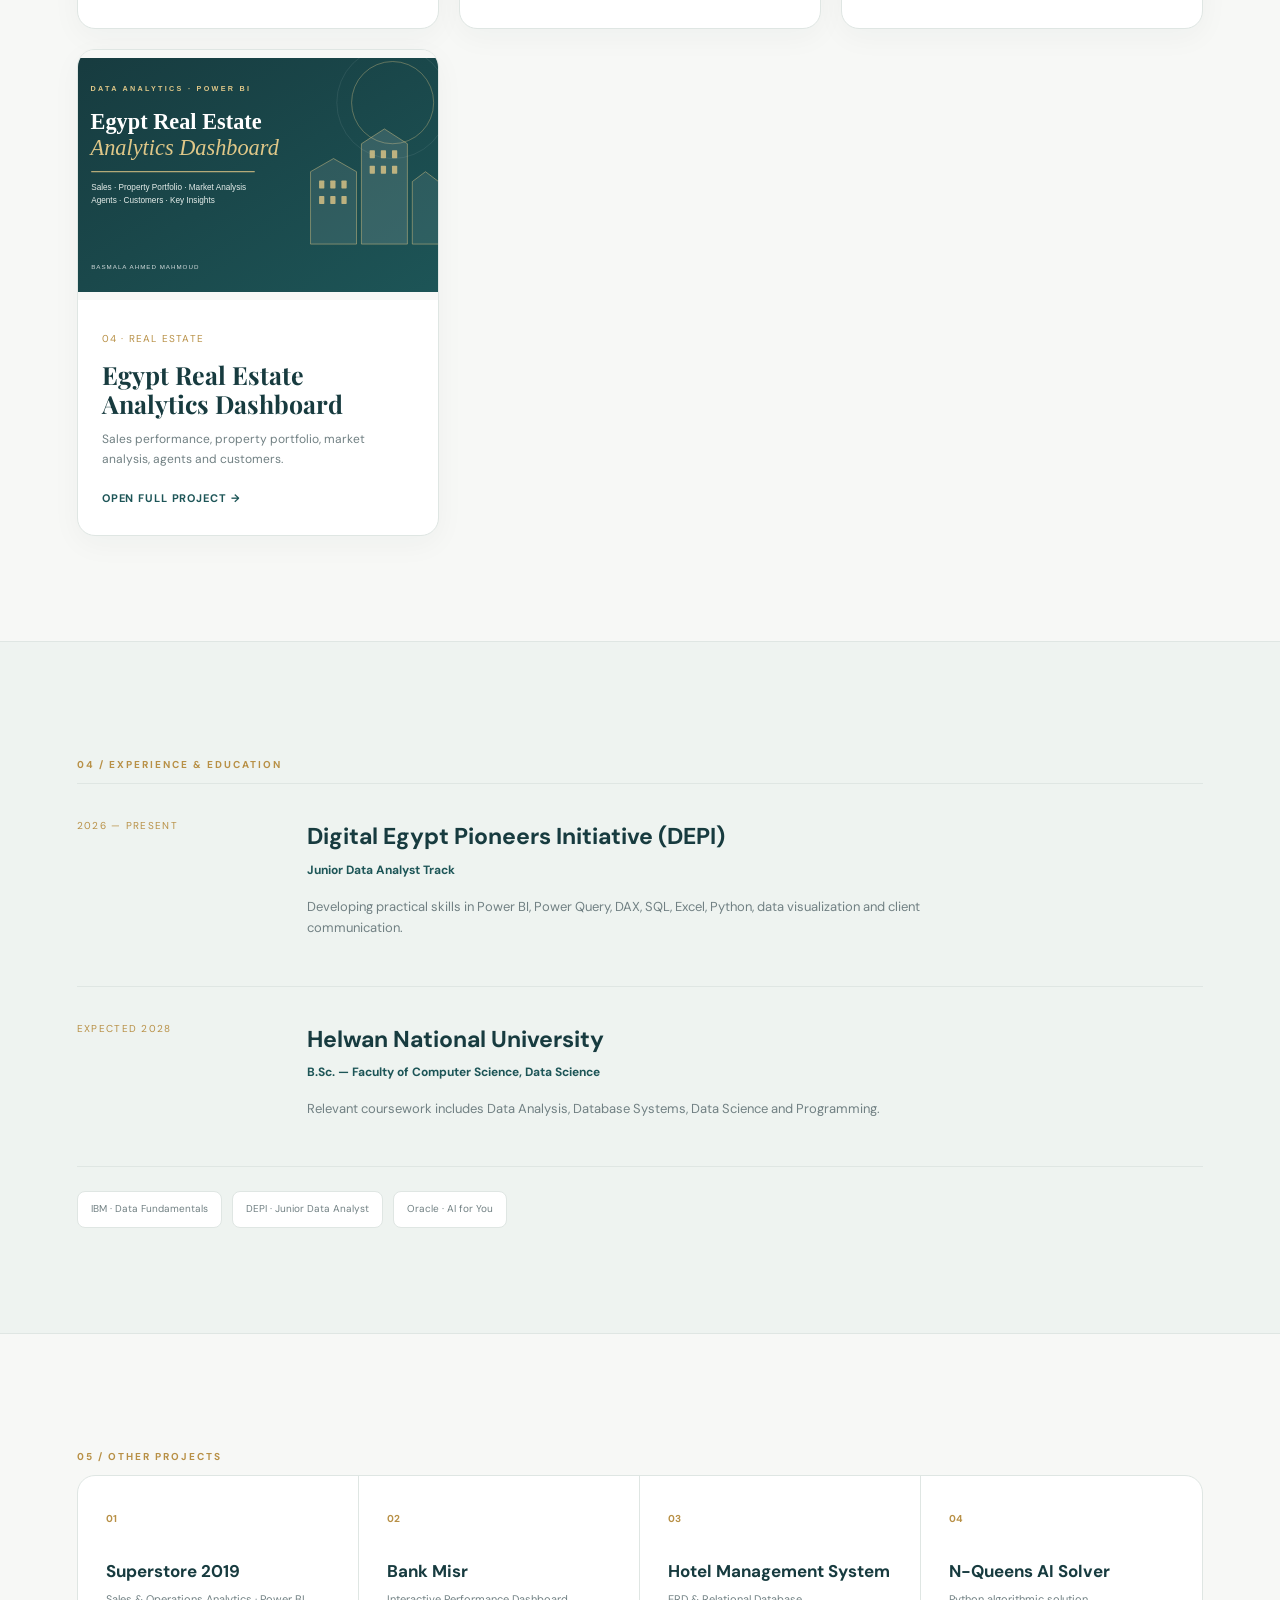
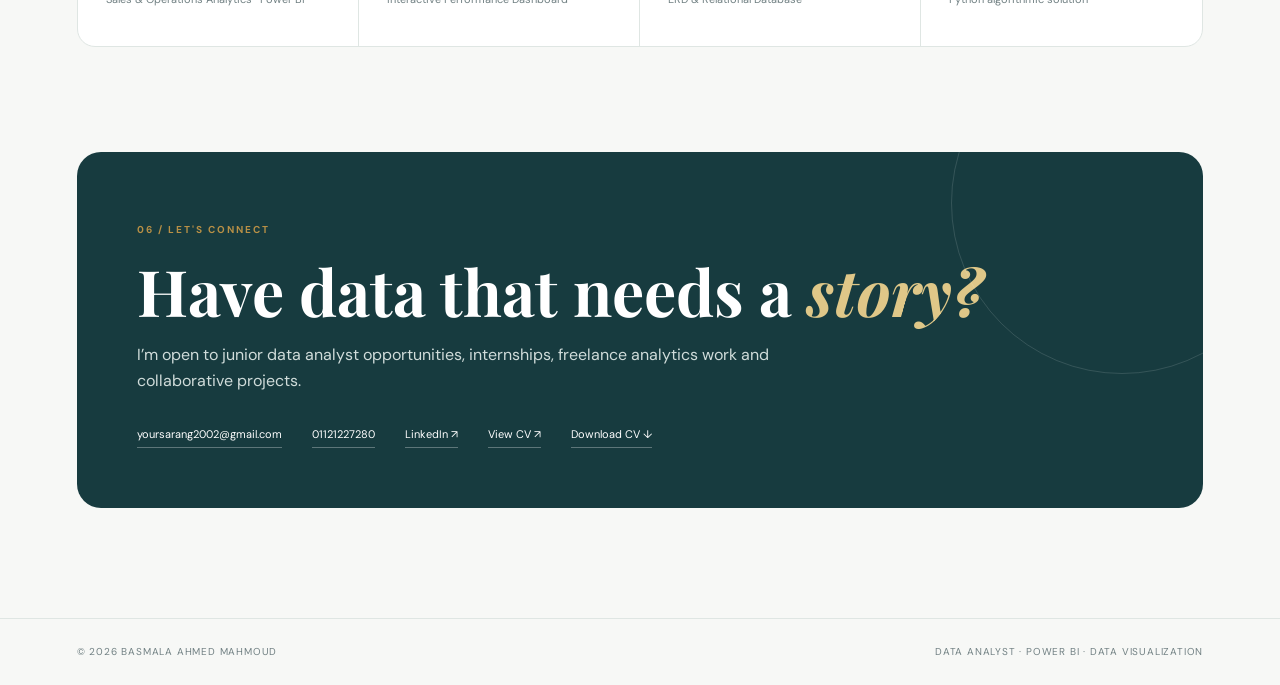
==== commit beba9001: "Add files via upload Add Egypt Real Estate project" ====
--- a/index.html
+++ b/index.html
@@ -1,29 +1,743 @@
 <!DOCTYPE html>
 <html lang="en">
+
 <head>
-<meta charset="UTF-8"><meta name="viewport" content="width=device-width, initial-scale=1.0">
+<meta charset="UTF-8">
+<meta name="viewport" content="width=device-width, initial-scale=1.0">
+
 <meta name="description" content="Basmala Ahmed Mahmoud — Junior Data Analyst portfolio. Power BI, SQL, Python and data visualization.">
+
 <title>Basmala Ahmed Mahmoud | Data Analyst</title>
-<link rel="preconnect" href="https://fonts.googleapis.com"><link rel="preconnect" href="https://fonts.gstatic.com" crossorigin>
+
+<link rel="preconnect" href="https://fonts.googleapis.com">
+<link rel="preconnect" href="https://fonts.gstatic.com" crossorigin>
+
 <link href="https://fonts.googleapis.com/css2?family=DM+Sans:wght@400;500;600;700&family=Playfair+Display:wght@600;700&display=swap" rel="stylesheet">
+
 <link rel="stylesheet" href="style.css">
+
 </head>
+
 <body>
-<header class="header"><a class="logo" href="index.html"><span>BA</span><b>Basmala Ahmed</b></a><button class="menu" aria-label="Menu">☰</button><nav><a href="#home">Home</a><a href="#about">About</a><a href="#skills">Skills</a><a href="#projects">Projects</a><a href="#experience">Experience</a><a href="#contact">Contact</a></nav><div class="header-actions"><a class="cv-mini" href="Basmala_Ahmed_Mahmoud_CV.pdf" target="_blank">View CV</a><a class="cv-mini fill" href="Basmala_Ahmed_Mahmoud_CV.pdf" download>Download CV</a></div></header>
+
+<header class="header">
+
+    <a class="logo" href="index.html">
+        <span>BA</span>
+        <b>Basmala Ahmed</b>
+    </a>
+
+    <button class="menu" aria-label="Menu">☰</button>
+
+    <nav>
+        <a href="#home">Home</a>
+        <a href="#about">About</a>
+        <a href="#skills">Skills</a>
+        <a href="#projects">Projects</a>
+        <a href="#experience">Experience</a>
+        <a href="#contact">Contact</a>
+    </nav>
+
+    <div class="header-actions">
+
+        <a
+            class="cv-mini"
+            href="Basmala_Ahmed_Mahmoud_CV.pdf"
+            target="_blank"
+        >
+            View CV
+        </a>
+
+        <a
+            class="cv-mini fill"
+            href="Basmala_Ahmed_Mahmoud_CV.pdf"
+            download
+        >
+            Download CV
+        </a>
+
+    </div>
+
+</header>
+
+
 <main>
+
+<!-- HOME -->
+
 <section id="home" class="hero wrap">
-<div class="hero-copy reveal"><p class="kicker">JUNIOR DATA ANALYST · POWER BI</p><h1>Turning data into <span>clear business decisions.</span></h1><p class="lead">I build clean, interactive dashboards and translate complex datasets into insights that are easy to understand and act on.</p><div class="actions"><a class="btn primary" href="#projects">Explore Projects →</a><a class="btn" href="Basmala_Ahmed_Mahmoud_CV.pdf" target="_blank">View My CV</a></div><div class="hero-stats"><div><strong>03</strong><small>Featured<br>case studies</small></div><div><strong>Power BI</strong><small>Core<br>specialization</small></div><div><strong>DEPI</strong><small>Junior Data<br>Analyst Track</small></div></div></div>
-<div class="profile-wrap reveal"><div class="profile-card"><div class="profile-accent"></div><img src="profile.png" alt="Basmala Ahmed Mahmoud professional portrait"><div class="profile-caption"><b>Basmala Ahmed Mahmoud</b><span>Data Analyst · Power BI</span></div></div><div class="float-card"><b>Data → Insight</b><span>Clean · Model · Analyze · Visualize</span></div></div>
+
+    <div class="hero-copy reveal">
+
+        <p class="kicker">
+            JUNIOR DATA ANALYST · POWER BI
+        </p>
+
+        <h1>
+            Turning data into
+            <span>clear business decisions.</span>
+        </h1>
+
+        <p class="lead">
+            I build clean, interactive dashboards and translate complex
+            datasets into insights that are easy to understand and act on.
+        </p>
+
+        <div class="actions">
+
+            <a class="btn primary" href="#projects">
+                Explore Projects →
+            </a>
+
+            <a
+                class="btn"
+                href="Basmala_Ahmed_Mahmoud_CV.pdf"
+                target="_blank"
+            >
+                View My CV
+            </a>
+
+        </div>
+
+        <div class="hero-stats">
+
+            <div>
+                <strong>04</strong>
+                <small>
+                    Featured<br>
+                    case studies
+                </small>
+            </div>
+
+            <div>
+                <strong>Power BI</strong>
+                <small>
+                    Core<br>
+                    specialization
+                </small>
+            </div>
+
+            <div>
+                <strong>DEPI</strong>
+                <small>
+                    Junior Data<br>
+                    Analyst Track
+                </small>
+            </div>
+
+        </div>
+
+    </div>
+
+
+    <div class="profile-wrap reveal">
+
+        <div class="profile-card">
+
+            <div class="profile-accent"></div>
+
+            <img
+                src="profile.png"
+                alt="Basmala Ahmed Mahmoud professional portrait"
+            >
+
+            <div class="profile-caption">
+
+                <b>
+                    Basmala Ahmed Mahmoud
+                </b>
+
+                <span>
+                    Data Analyst · Power BI
+                </span>
+
+            </div>
+
+        </div>
+
+        <div class="float-card">
+
+            <b>
+                Data → Insight
+            </b>
+
+            <span>
+                Clean · Model · Analyze · Visualize
+            </span>
+
+        </div>
+
+    </div>
+
 </section>
-<section id="about" class="section wrap"><div class="section-top"><p class="eyebrow">01 / ABOUT ME</p><h2>Analytical thinking with a <em>business mindset.</em></h2></div><div class="about-grid"><div class="about-highlight"><span>USP</span><h3>I don't just build dashboards — I build dashboards that answer business questions.</h3></div><div class="about-text"><p>I’m a Computer Science student specializing in Data Science, with hands-on experience in data cleaning, data modeling, KPI development and interactive dashboard design.</p><p>My approach combines technical analysis with clear visual storytelling: understand the question, structure the data, surface the insight, then communicate the action.</p><div class="chips"><span>Data Cleaning</span><span>Data Modeling</span><span>DAX & KPIs</span><span>Business Insights</span></div></div></div></section>
-<section id="skills" class="section alt"><div class="wrap"><p class="eyebrow">02 / TOOLKIT</p><div class="section-title-row"><h2>Tools I use to make <em>data useful.</em></h2><p>From transformation and modeling to visualization and storytelling.</p></div><div class="skills"><article><b>01</b><h3>Power BI</h3><p>Interactive dashboards, DAX, KPI design, drill-through and business storytelling.</p></article><article><b>02</b><h3>SQL</h3><p>Relational data, querying, database design and structured analysis.</p></article><article><b>03</b><h3>Python</h3><p>Data analysis, problem solving and analytical workflows.</p></article><article><b>04</b><h3>Excel</h3><p>PivotTables, PivotCharts, analysis and reporting.</p></article><article><b>05</b><h3>Power Query</h3><p>Data cleaning, transformation and preparation.</p></article><article><b>06</b><h3>Data Modeling</h3><p>Fact and dimension tables, relationships and analytical models.</p></article></div></div></section>
-<section id="projects" class="section wrap"><p class="eyebrow">03 / FEATURED PROJECTS</p><div class="section-title-row"><h2>Selected work, <em>clearly presented.</em></h2><p>Open each project to see every dashboard page at full clarity.</p></div><div class="project-grid">
-<a class="project-tile" href="projects/amazon.html"><div class="tile-image"><img src="amazon-cover.png" alt="Amazon dashboard cover"></div><div class="tile-body"><span class="project-no">01 · E-COMMERCE</span><h3>Amazon Sales & Business Insights</h3><p>Sales, fulfillment, order status, products and geographic demand.</p><span class="tile-link">Open full project →</span></div></a>
-<a class="project-tile" href="projects/seoudi.html"><div class="tile-image"><img src="seoudi-overview.png" alt="Seoudi Market dashboard"></div><div class="tile-body"><span class="project-no">02 · RETAIL</span><h3>Seoudi Market Performance</h3><p>Sales, profit, products, branches, channels and customer behavior.</p><span class="tile-link">Open full project →</span></div></a>
-<a class="project-tile" href="projects/country.html"><div class="tile-image"><img src="country-cover.png" alt="Global Insights dashboard cover"></div><div class="tile-body"><span class="project-no">03 · GLOBAL ANALYTICS</span><h3>Global Insights & Country Development</h3><p>Economic, demographic, health and development comparisons.</p><span class="tile-link">Open full project →</span></div></a>
-</div></section>
-<section id="experience" class="section alt"><div class="wrap"><p class="eyebrow">04 / EXPERIENCE & EDUCATION</p><div class="timeline"><div class="time-item"><span>2026 — PRESENT</span><div><h3>Digital Egypt Pioneers Initiative (DEPI)</h3><b>Junior Data Analyst Track</b><p>Developing practical skills in Power BI, Power Query, DAX, SQL, Excel, Python, data visualization and client communication.</p></div></div><div class="time-item"><span>EXPECTED 2028</span><div><h3>Helwan National University</h3><b>B.Sc. — Faculty of Computer Science, Data Science</b><p>Relevant coursework includes Data Analysis, Database Systems, Data Science and Programming.</p></div></div></div><div class="cert-row"><span>IBM · Data Fundamentals</span><span>DEPI · Junior Data Analyst</span><span>Oracle · AI for You</span></div></div></section>
-<section class="section wrap"><p class="eyebrow">05 / OTHER PROJECTS</p><div class="other"><div><b>01</b><h3>Superstore 2019</h3><p>Sales & Operations Analytics · Power BI</p></div><div><b>02</b><h3>Bank Misr</h3><p>Interactive Performance Dashboard</p></div><div><b>03</b><h3>Hotel Management System</h3><p>ERD & Relational Database</p></div><div><b>04</b><h3>N-Queens AI Solver</h3><p>Python algorithmic solution</p></div></div></section>
-<section id="contact" class="contact wrap"><div class="contact-card"><p class="eyebrow">06 / LET'S CONNECT</p><h2>Have data that needs a <em>story?</em></h2><p>I’m open to junior data analyst opportunities, internships, freelance analytics work and collaborative projects.</p><div class="contact-links"><a href="mailto:yoursarang2002@gmail.com">yoursarang2002@gmail.com</a><a href="tel:01121227280">01121227280</a><a href="https://linkedin.com/in/basmala-ahmed-b55320358" target="_blank">LinkedIn ↗</a><a href="Basmala_Ahmed_Mahmoud_CV.pdf" target="_blank">View CV ↗</a><a href="Basmala_Ahmed_Mahmoud_CV.pdf" download>Download CV ↓</a></div></div></section>
-</main><footer><span>© 2026 Basmala Ahmed Mahmoud</span><span>Data Analyst · Power BI · Data Visualization</span></footer>
-<script src="script.js"></script></body></html>
+
+
+<!-- ABOUT -->
+
+<section id="about" class="section wrap">
+
+    <div class="section-top">
+
+        <p class="eyebrow">
+            01 / ABOUT ME
+        </p>
+
+        <h2>
+            Analytical thinking with a
+            <em>business mindset.</em>
+        </h2>
+
+    </div>
+
+
+    <div class="about-grid">
+
+        <div class="about-highlight">
+
+            <span>USP</span>
+
+            <h3>
+                I don't just build dashboards — I build dashboards
+                that answer business questions.
+            </h3>
+
+        </div>
+
+
+        <div class="about-text">
+
+            <p>
+                I’m a Computer Science student specializing in Data Science,
+                with hands-on experience in data cleaning, data modeling,
+                KPI development and interactive dashboard design.
+            </p>
+
+            <p>
+                My approach combines technical analysis with clear visual
+                storytelling: understand the question, structure the data,
+                surface the insight, then communicate the action.
+            </p>
+
+            <div class="chips">
+
+                <span>Data Cleaning</span>
+                <span>Data Modeling</span>
+                <span>DAX & KPIs</span>
+                <span>Business Insights</span>
+
+            </div>
+
+        </div>
+
+    </div>
+
+</section>
+
+
+<!-- SKILLS -->
+
+<section id="skills" class="section alt">
+
+    <div class="wrap">
+
+        <p class="eyebrow">
+            02 / TOOLKIT
+        </p>
+
+        <div class="section-title-row">
+
+            <h2>
+                Tools I use to make
+                <em>data useful.</em>
+            </h2>
+
+            <p>
+                From transformation and modeling to visualization
+                and storytelling.
+            </p>
+
+        </div>
+
+
+        <div class="skills">
+
+            <article>
+
+                <b>01</b>
+
+                <h3>
+                    Power BI
+                </h3>
+
+                <p>
+                    Interactive dashboards, DAX, KPI design,
+                    drill-through and business storytelling.
+                </p>
+
+            </article>
+
+
+            <article>
+
+                <b>02</b>
+
+                <h3>
+                    SQL
+                </h3>
+
+                <p>
+                    Relational data, querying, database design
+                    and structured analysis.
+                </p>
+
+            </article>
+
+
+            <article>
+
+                <b>03</b>
+
+                <h3>
+                    Python
+                </h3>
+
+                <p>
+                    Data analysis, problem solving and
+                    analytical workflows.
+                </p>
+
+            </article>
+
+
+            <article>
+
+                <b>04</b>
+
+                <h3>
+                    Excel
+                </h3>
+
+                <p>
+                    PivotTables, PivotCharts, analysis and reporting.
+                </p>
+
+            </article>
+
+
+            <article>
+
+                <b>05</b>
+
+                <h3>
+                    Power Query
+                </h3>
+
+                <p>
+                    Data cleaning, transformation and preparation.
+                </p>
+
+            </article>
+
+
+            <article>
+
+                <b>06</b>
+
+                <h3>
+                    Data Modeling
+                </h3>
+
+                <p>
+                    Fact and dimension tables, relationships
+                    and analytical models.
+                </p>
+
+            </article>
+
+        </div>
+
+    </div>
+
+</section>
+
+
+<!-- PROJECTS -->
+
+<section id="projects" class="section wrap">
+
+    <p class="eyebrow">
+        03 / FEATURED PROJECTS
+    </p>
+
+    <div class="section-title-row">
+
+        <h2>
+            Selected work,
+            <em>clearly presented.</em>
+        </h2>
+
+        <p>
+            Open each project to see every dashboard page at full clarity.
+        </p>
+
+    </div>
+
+
+    <div class="project-grid">
+
+
+        <!-- AMAZON -->
+
+        <a
+            class="project-tile"
+            href="amazon.html"
+        >
+
+            <div class="tile-image">
+
+                <img
+                    src="amazon-cover.png"
+                    alt="Amazon dashboard cover"
+                >
+
+            </div>
+
+            <div class="tile-body">
+
+                <span class="project-no">
+                    01 · E-COMMERCE
+                </span>
+
+                <h3>
+                    Amazon Sales & Business Insights
+                </h3>
+
+                <p>
+                    Sales, fulfillment, order status,
+                    products and geographic demand.
+                </p>
+
+                <span class="tile-link">
+                    Open full project →
+                </span>
+
+            </div>
+
+        </a>
+
+
+        <!-- SEOUDI -->
+
+        <a
+            class="project-tile"
+            href="seoudi.html"
+        >
+
+            <div class="tile-image">
+
+                <img
+                    src="seoudi-overview.png"
+                    alt="Seoudi Market dashboard"
+                >
+
+            </div>
+
+            <div class="tile-body">
+
+                <span class="project-no">
+                    02 · RETAIL
+                </span>
+
+                <h3>
+                    Seoudi Market Performance
+                </h3>
+
+                <p>
+                    Sales, profit, products, branches,
+                    channels and customer behavior.
+                </p>
+
+                <span class="tile-link">
+                    Open full project →
+                </span>
+
+            </div>
+
+        </a>
+
+
+        <!-- COUNTRY -->
+
+        <a
+            class="project-tile"
+            href="country.html"
+        >
+
+            <div class="tile-image">
+
+                <img
+                    src="country-cover.png"
+                    alt="Global Insights dashboard cover"
+                >
+
+            </div>
+
+            <div class="tile-body">
+
+                <span class="project-no">
+                    03 · GLOBAL ANALYTICS
+                </span>
+
+                <h3>
+                    Global Insights & Country Development
+                </h3>
+
+                <p>
+                    Economic, demographic, health and
+                    development comparisons.
+                </p>
+
+                <span class="tile-link">
+                    Open full project →
+                </span>
+
+            </div>
+
+        </a>
+
+        <!-- EGYPT REAL ESTATE -->
+        <a class="project-tile" href="real-estate.html">
+            <div class="tile-image">
+                <img src="real-estate-cover.svg" alt="Egypt Real Estate Analytics Dashboard cover">
+            </div>
+            <div class="tile-body">
+                <span class="project-no">04 · REAL ESTATE</span>
+                <h3>Egypt Real Estate Analytics Dashboard</h3>
+                <p>Sales performance, property portfolio, market analysis, agents and customers.</p>
+                <span class="tile-link">Open full project →</span>
+            </div>
+        </a>
+
+    </div>
+
+</section>
+
+
+
+
+
+<!-- EXPERIENCE -->
+
+<section id="experience" class="section alt">
+
+    <div class="wrap">
+
+        <p class="eyebrow">
+            04 / EXPERIENCE & EDUCATION
+        </p>
+
+
+        <div class="timeline">
+
+            <div class="time-item">
+
+                <span>
+                    2026 — PRESENT
+                </span>
+
+                <div>
+
+                    <h3>
+                        Digital Egypt Pioneers Initiative (DEPI)
+                    </h3>
+
+                    <b>
+                        Junior Data Analyst Track
+                    </b>
+
+                    <p>
+                        Developing practical skills in Power BI,
+                        Power Query, DAX, SQL, Excel, Python,
+                        data visualization and client communication.
+                    </p>
+
+                </div>
+
+            </div>
+
+
+            <div class="time-item">
+
+                <span>
+                    EXPECTED 2028
+                </span>
+
+                <div>
+
+                    <h3>
+                        Helwan National University
+                    </h3>
+
+                    <b>
+                        B.Sc. — Faculty of Computer Science, Data Science
+                    </b>
+
+                    <p>
+                        Relevant coursework includes Data Analysis,
+                        Database Systems, Data Science and Programming.
+                    </p>
+
+                </div>
+
+            </div>
+
+        </div>
+
+
+        <div class="cert-row">
+
+            <span>
+                IBM · Data Fundamentals
+            </span>
+
+            <span>
+                DEPI · Junior Data Analyst
+            </span>
+
+            <span>
+                Oracle · AI for You
+            </span>
+
+        </div>
+
+    </div>
+
+</section>
+
+
+<!-- OTHER PROJECTS -->
+
+<section class="section wrap">
+
+    <p class="eyebrow">
+        05 / OTHER PROJECTS
+    </p>
+
+    <div class="other">
+
+        <div>
+            <b>01</b>
+            <h3>Superstore 2019</h3>
+            <p>
+                Sales & Operations Analytics · Power BI
+            </p>
+        </div>
+
+        <div>
+            <b>02</b>
+            <h3>Bank Misr</h3>
+            <p>
+                Interactive Performance Dashboard
+            </p>
+        </div>
+
+        <div>
+            <b>03</b>
+            <h3>Hotel Management System</h3>
+            <p>
+                ERD & Relational Database
+            </p>
+        </div>
+
+        <div>
+            <b>04</b>
+            <h3>N-Queens AI Solver</h3>
+            <p>
+                Python algorithmic solution
+            </p>
+        </div>
+
+    </div>
+
+</section>
+
+
+<!-- CONTACT -->
+
+<section id="contact" class="contact wrap">
+
+    <div class="contact-card">
+
+        <p class="eyebrow">
+            06 / LET'S CONNECT
+        </p>
+
+        <h2>
+            Have data that needs a
+            <em>story?</em>
+        </h2>
+
+        <p>
+            I’m open to junior data analyst opportunities,
+            internships, freelance analytics work and
+            collaborative projects.
+        </p>
+
+
+        <div class="contact-links">
+
+            <a href="mailto:yoursarang2002@gmail.com">
+                yoursarang2002@gmail.com
+            </a>
+
+            <a href="tel:01121227280">
+                01121227280
+            </a>
+
+            <a
+                href="https://linkedin.com/in/basmala-ahmed-b55320358"
+                target="_blank"
+            >
+                LinkedIn ↗
+            </a>
+
+            <a
+                href="Basmala_Ahmed_Mahmoud_CV.pdf"
+                target="_blank"
+            >
+                View CV ↗
+            </a>
+
+            <a
+                href="Basmala_Ahmed_Mahmoud_CV.pdf"
+                download
+            >
+                Download CV ↓
+            </a>
+
+        </div>
+
+    </div>
+
+</section>
+
+</main>
+
+
+<footer>
+
+    <span>
+        © 2026 Basmala Ahmed Mahmoud
+    </span>
+
+    <span>
+        Data Analyst · Power BI · Data Visualization
+    </span>
+
+</footer>
+
+
+<script src="script.js"></script>
+
+</body>
+</html>
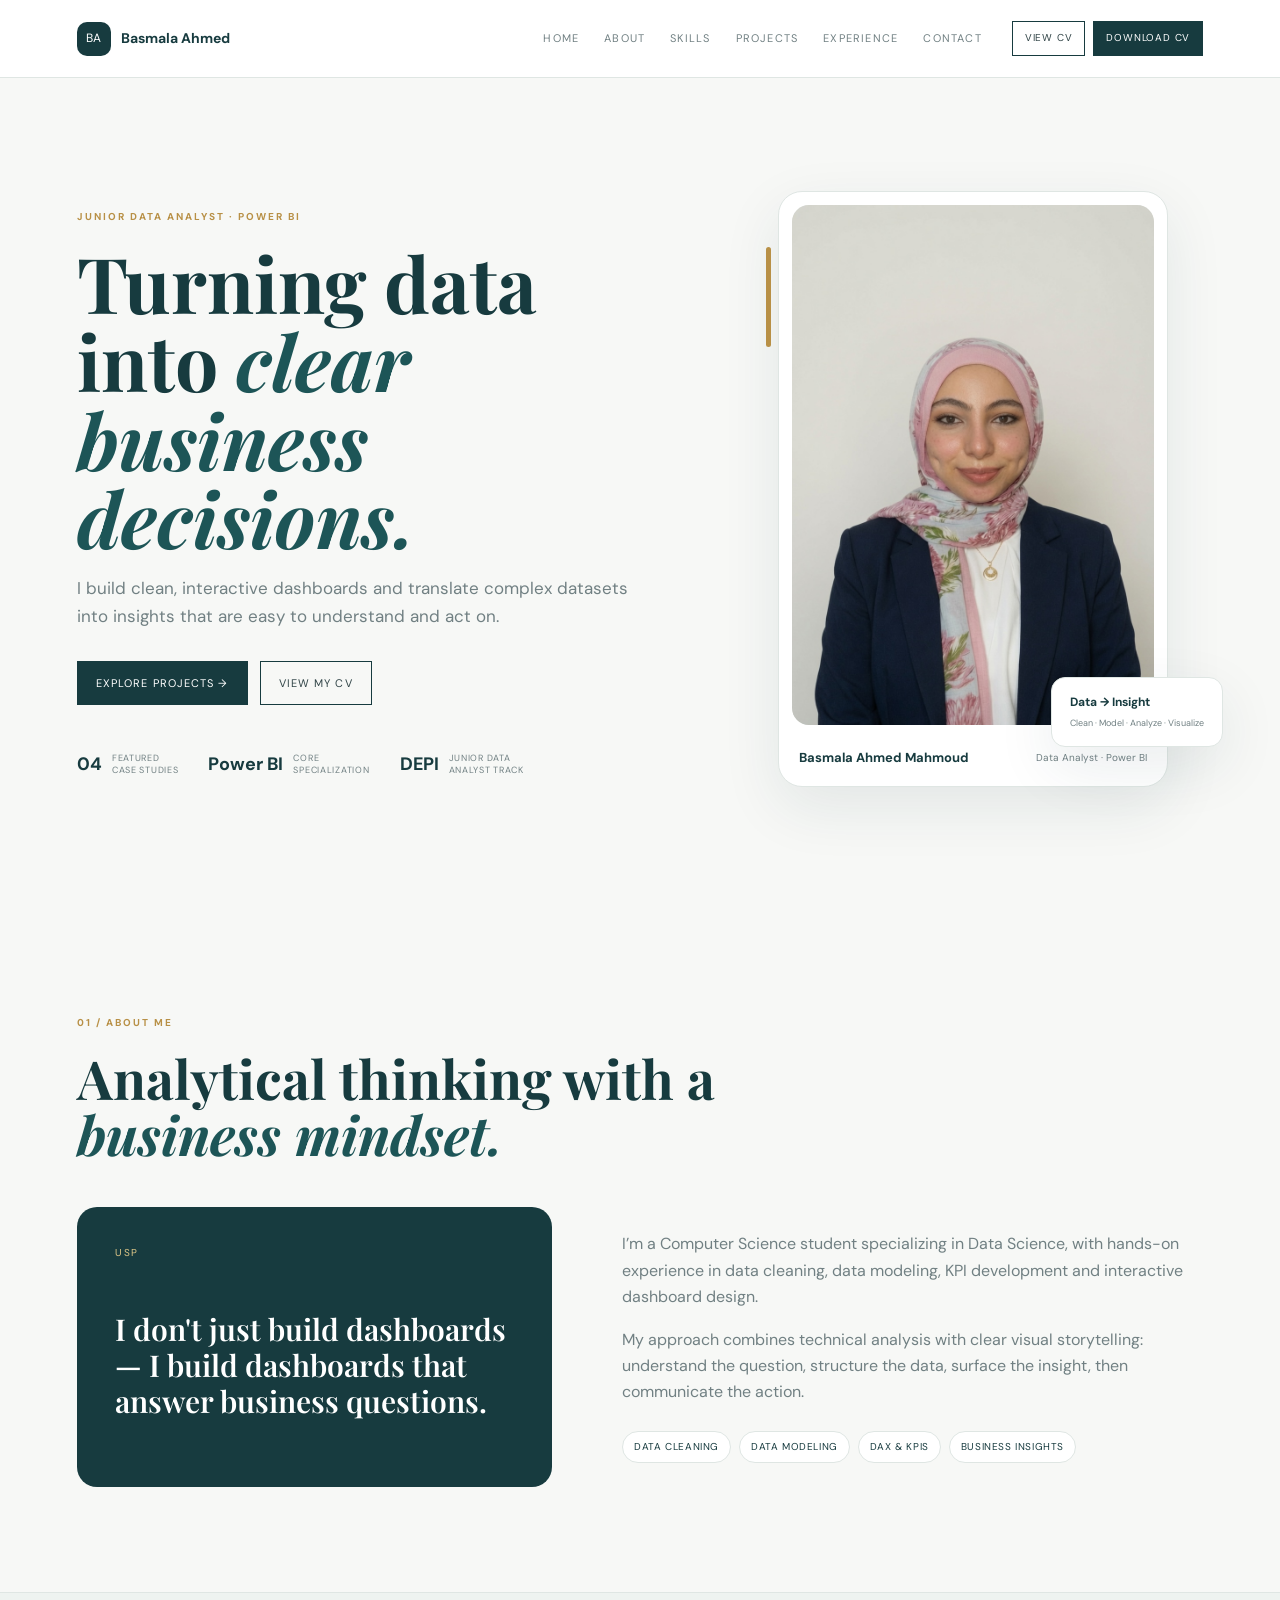
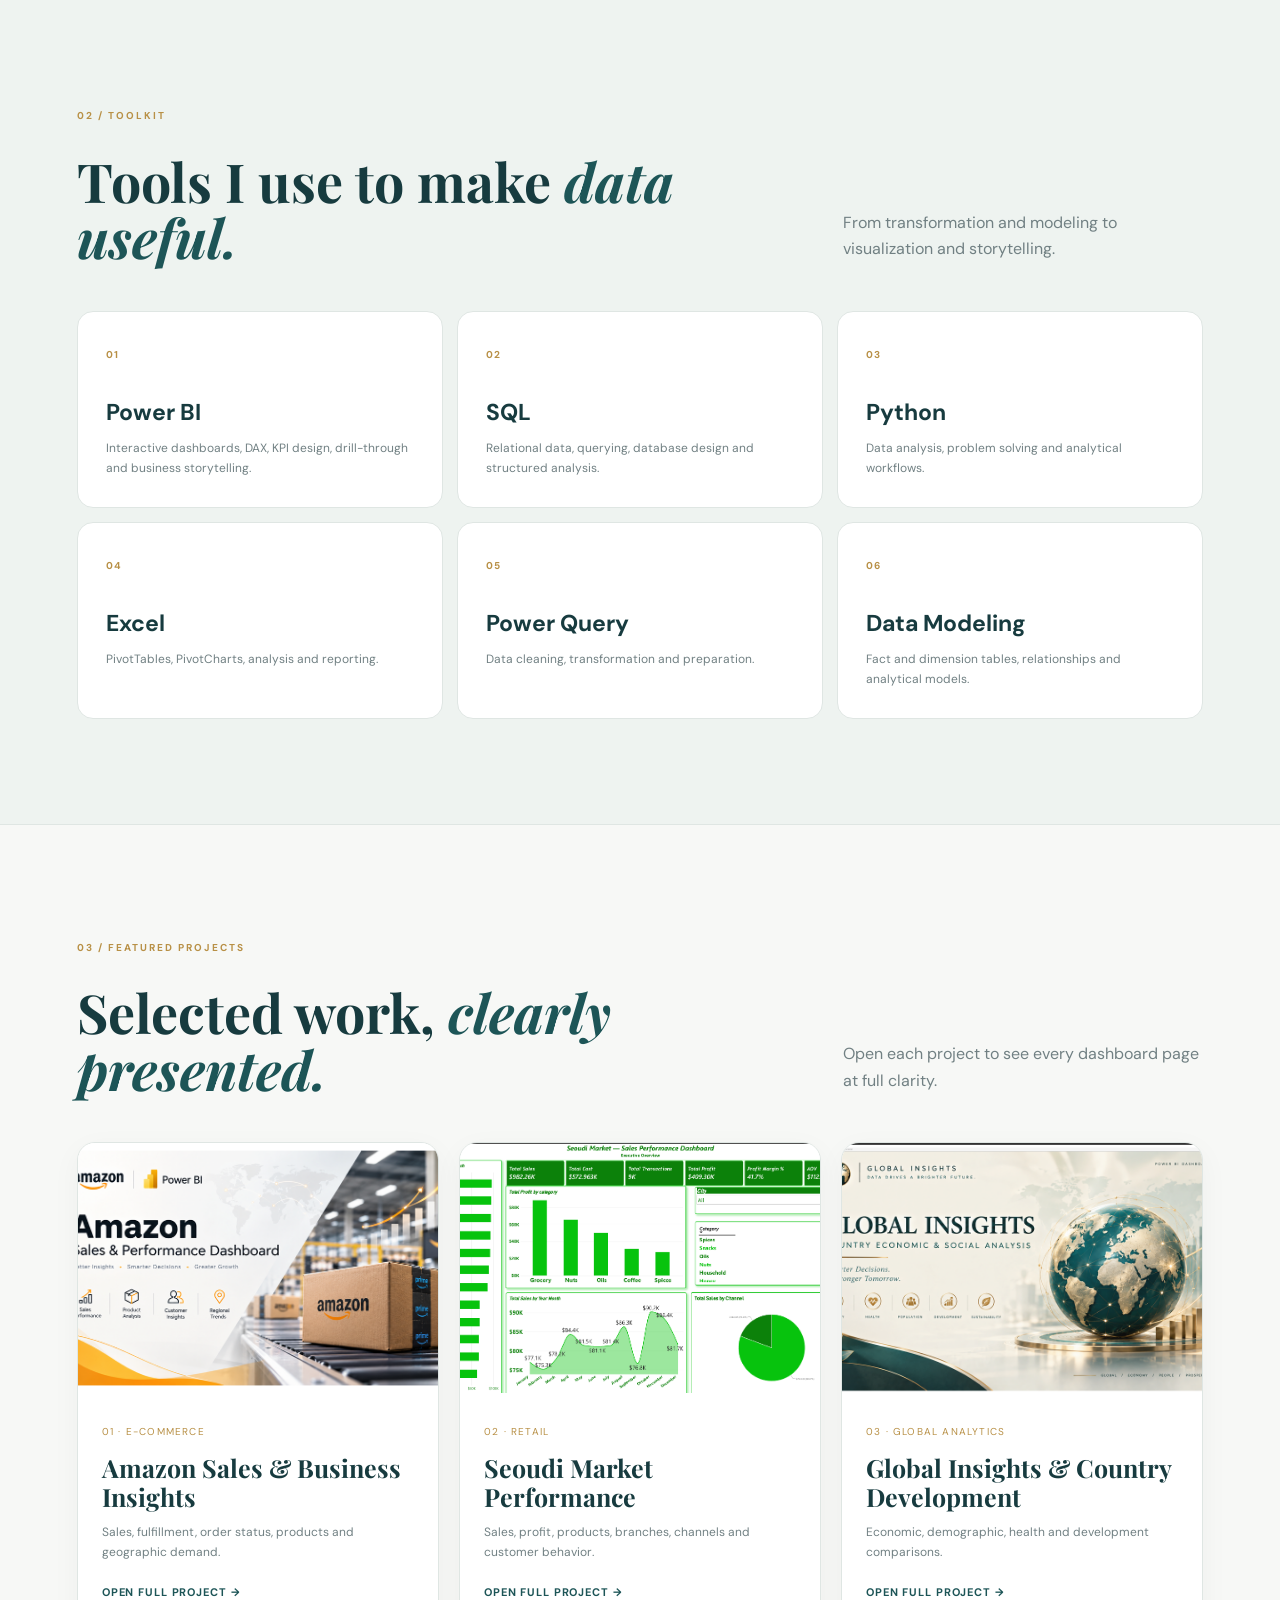
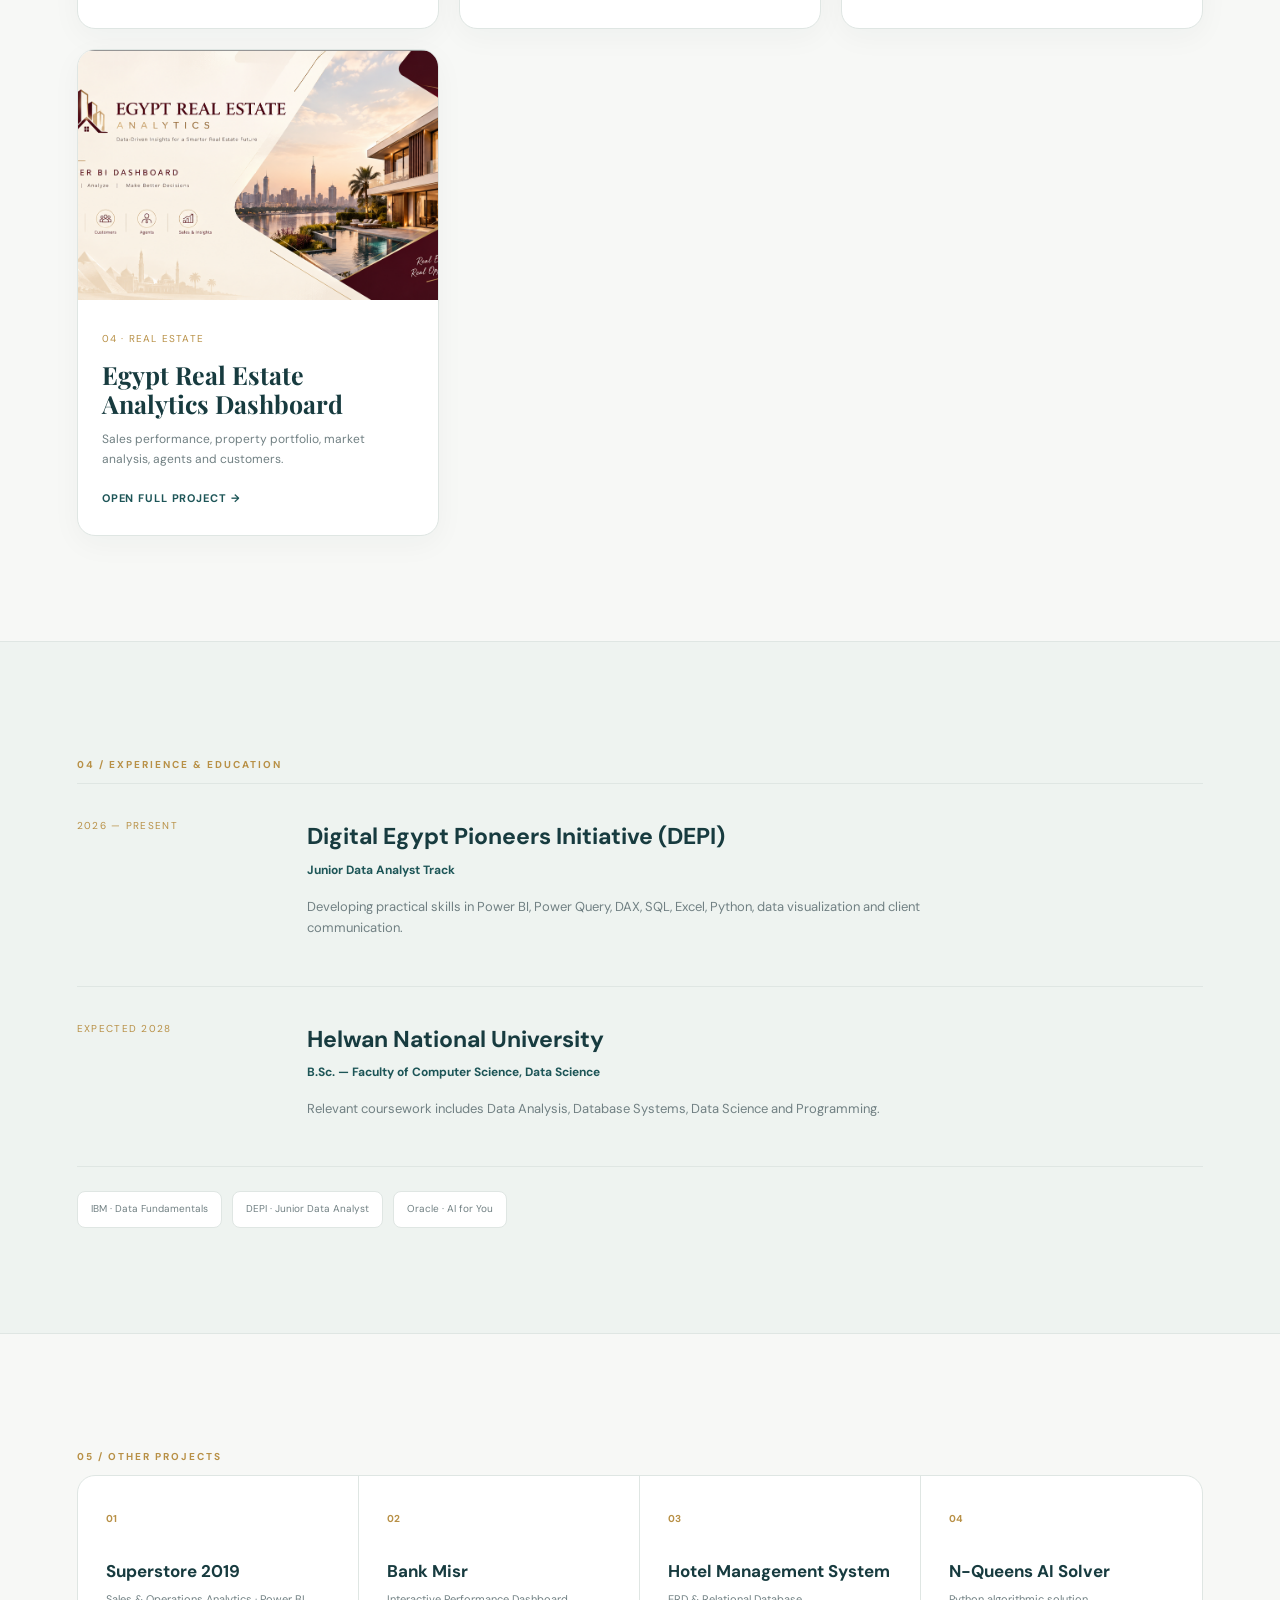
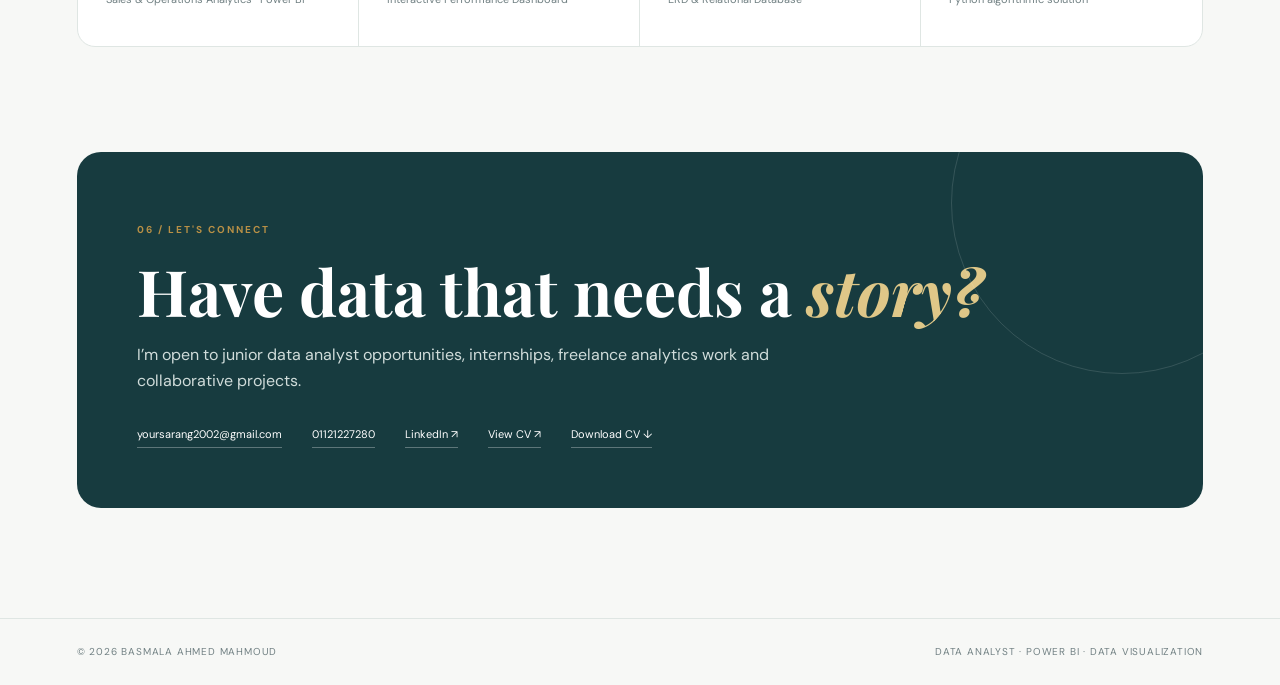
==== commit 55793e39: "Update real estate project tile image source" ====
--- a/index.html
+++ b/index.html
@@ -508,7 +508,7 @@
         <!-- EGYPT REAL ESTATE -->
         <a class="project-tile" href="real-estate.html">
             <div class="tile-image">
-                <img src="real-estate-cover.svg" alt="Egypt Real Estate Analytics Dashboard cover">
+                <img src="00-Cover.png" alt="Egypt Real Estate Analytics Dashboard cover">
             </div>
             <div class="tile-body">
                 <span class="project-no">04 · REAL ESTATE</span>
@@ -740,4 +740,4 @@
 <script src="script.js"></script>
 
 </body>
-</html>+</html>
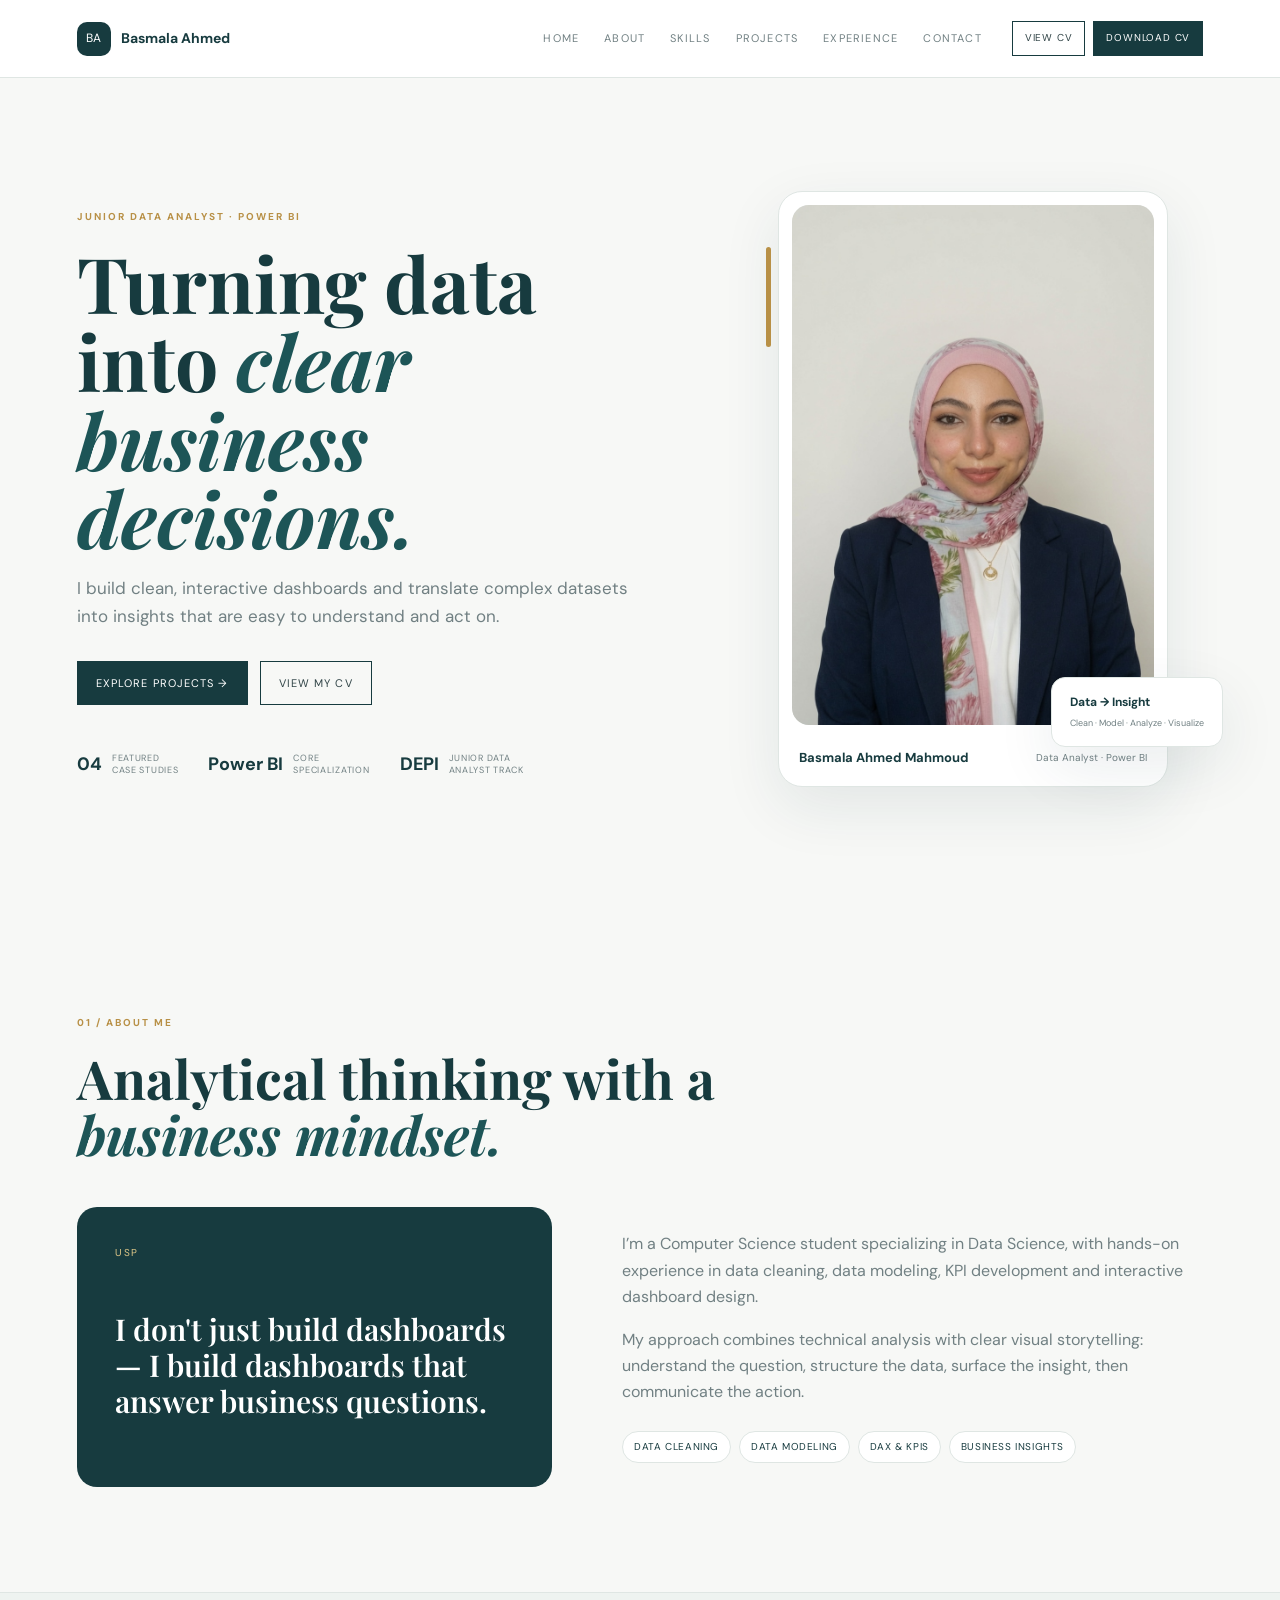
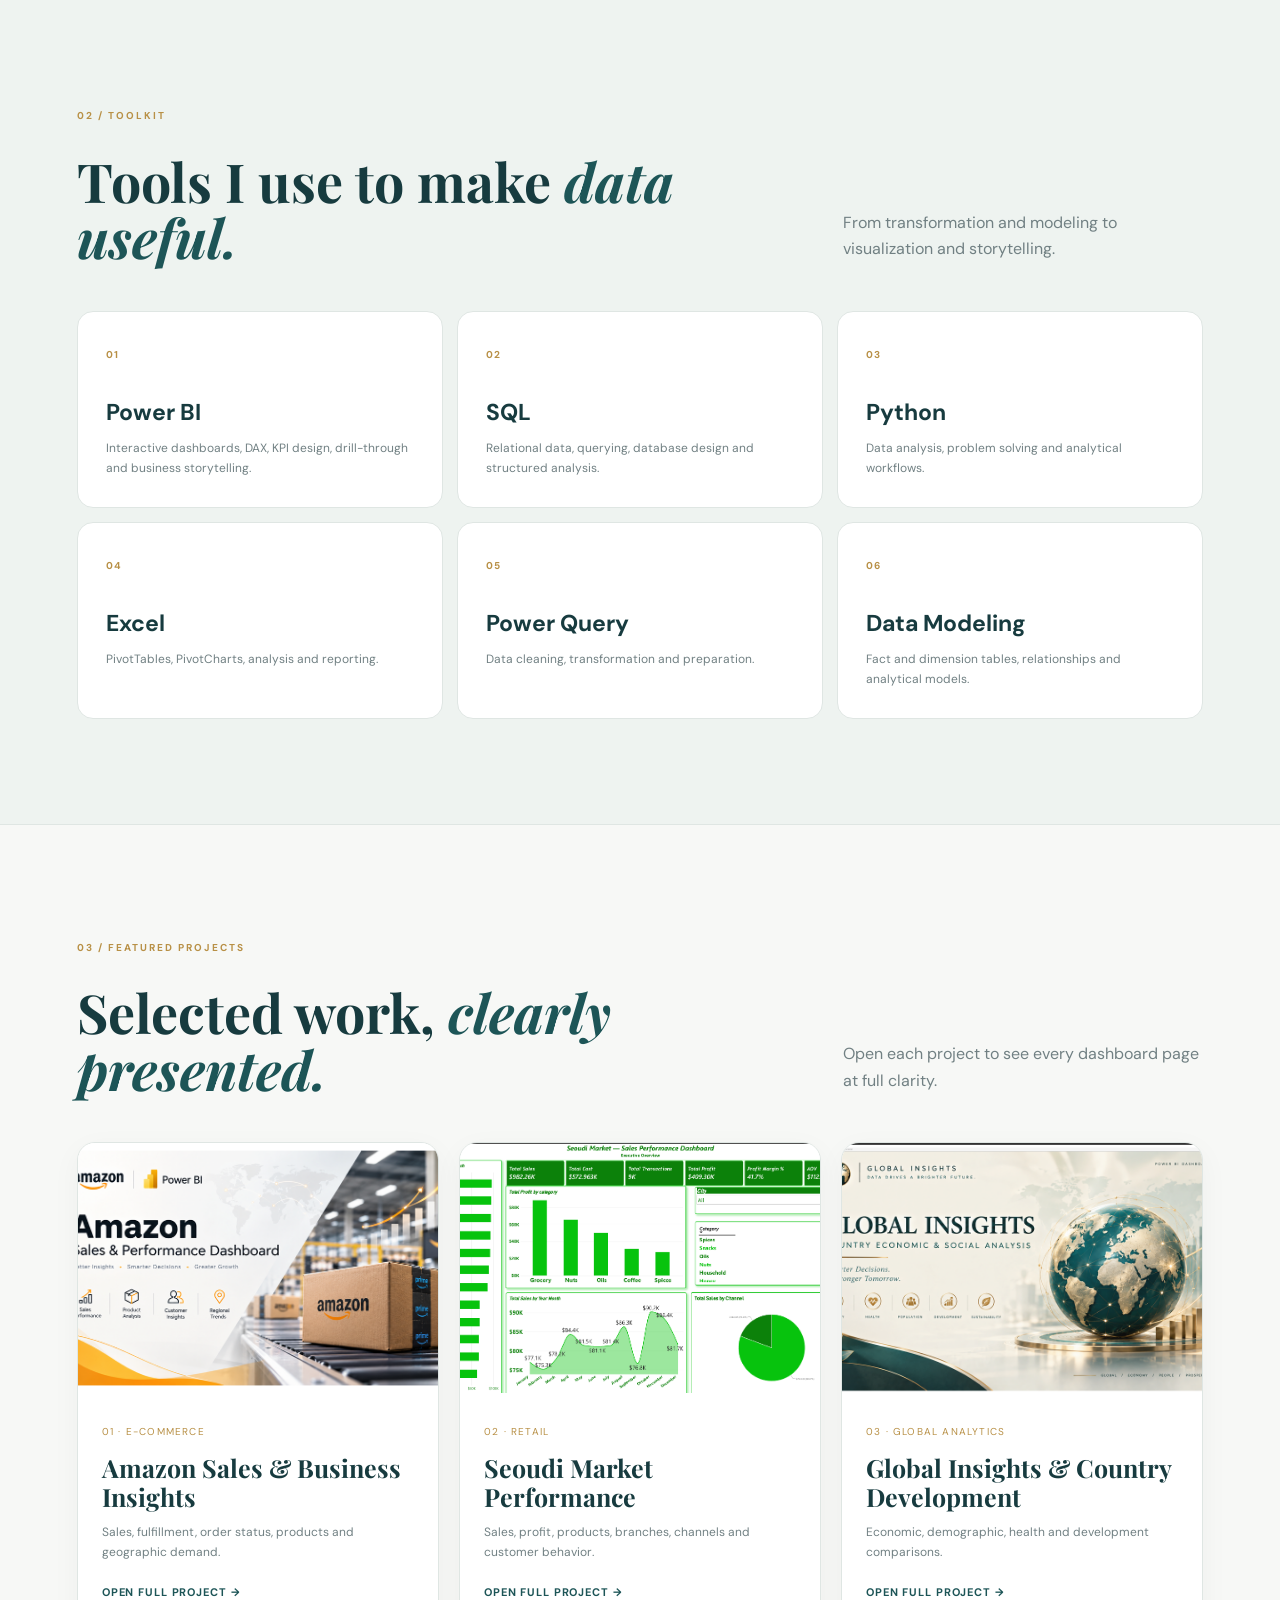
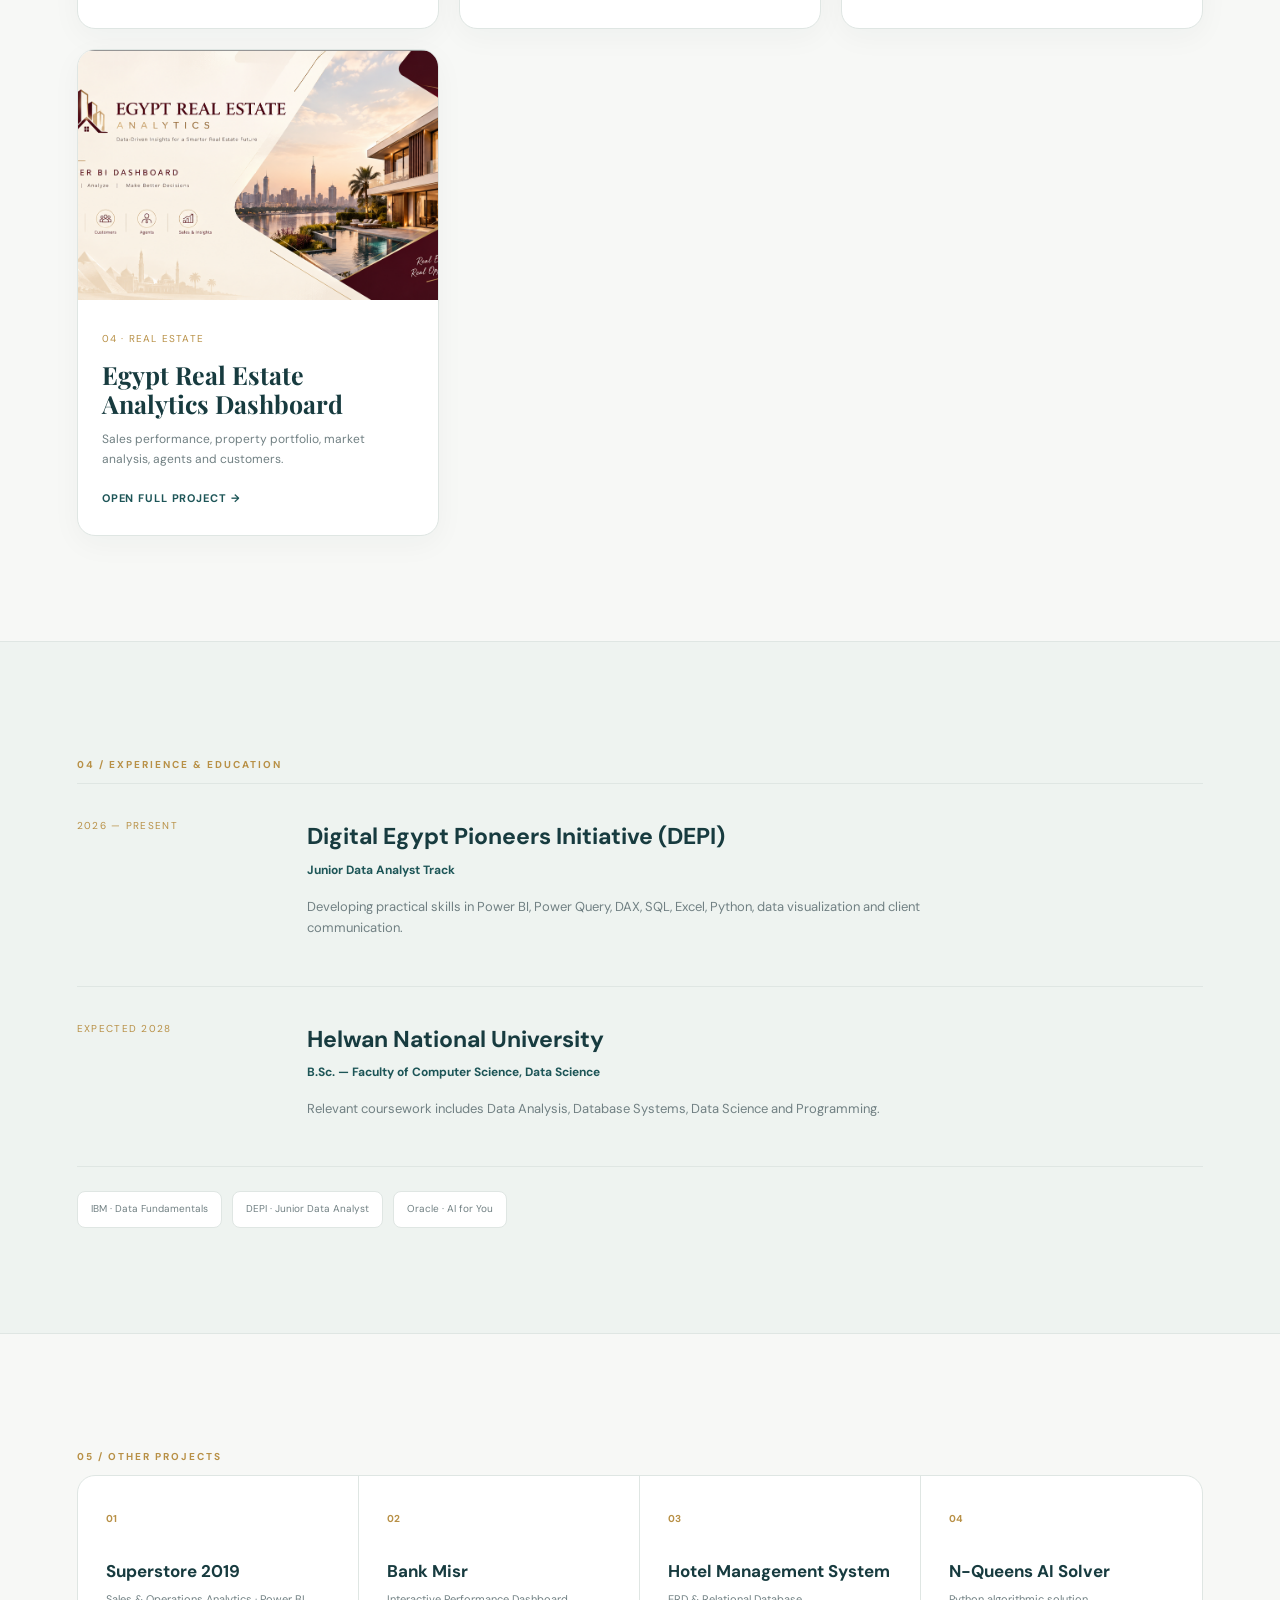
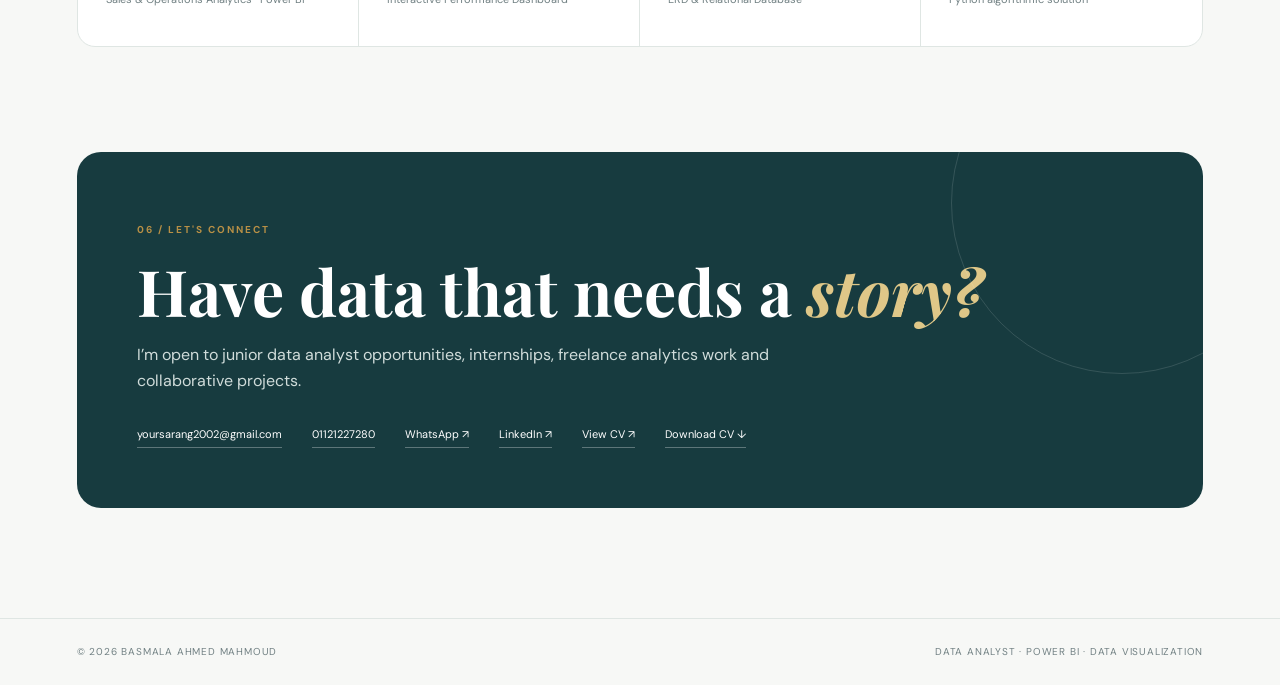
==== commit ebb3673d: "Add WhatsApp link to index.html" ====
--- a/index.html
+++ b/index.html
@@ -693,6 +693,9 @@
             <a href="tel:01121227280">
                 01121227280
             </a>
+            <a href="https://wa.me/201008485485" target="_blank" rel="noopener noreferrer">
+    WhatsApp ↗
+            </a>
 
             <a
                 href="https://linkedin.com/in/basmala-ahmed-b55320358"
--- a/style.css
+++ b/style.css
@@ -1 +1,101 @@
 :root{--bg:#f7f8f6;--paper:#fff;--ink:#173b3f;--text:#314447;--muted:#718083;--line:#dfe6e3;--teal:#1d5557;--sage:#dfe9e4;--gold:#b89046;--shadow:0 20px 60px rgba(23,59,63,.09)}*{box-sizing:border-box}html{scroll-behavior:smooth}body{margin:0;background:var(--bg);color:var(--text);font-family:"DM Sans",sans-serif;line-height:1.65}a{text-decoration:none;color:inherit}img{max-width:100%}.wrap{width:min(1180px,88vw);margin:auto}.header{height:78px;background:rgba(255,255,255,.94);backdrop-filter:blur(14px);border-bottom:1px solid var(--line);display:flex;align-items:center;padding:0 6vw;gap:30px;position:sticky;top:0;z-index:20}.logo{display:flex;align-items:center;gap:10px;margin-right:auto;color:var(--ink)}.logo span{display:grid;place-items:center;width:34px;height:34px;border-radius:10px;background:var(--ink);color:white;font-size:12px}.logo b{font-size:14px}.header nav{display:flex;gap:25px}.header nav a{font-size:11px;text-transform:uppercase;letter-spacing:.11em;color:var(--muted)}.header nav a:hover{color:var(--ink)}.header-actions{display:flex;gap:8px}.cv-mini{border:1px solid var(--ink);padding:8px 12px;font-size:10px;text-transform:uppercase;letter-spacing:.08em}.cv-mini.fill{background:var(--ink);color:#fff}.menu{display:none;border:0;background:none;font-size:22px;color:var(--ink)}.hero{min-height:calc(100vh - 78px);display:grid;grid-template-columns:1.1fr .9fr;align-items:center;gap:8vw;padding:75px 0}.kicker,.eyebrow{font-size:10px;letter-spacing:.2em;font-weight:700;color:var(--gold);text-transform:uppercase}.hero h1{font-family:"Playfair Display",serif;font-size:clamp(50px,6vw,82px);line-height:1.02;color:var(--ink);margin:18px 0}.hero h1 span{color:var(--teal);font-style:italic}.lead{font-size:17px;color:var(--muted);max-width:620px}.actions{display:flex;gap:12px;margin:30px 0}.btn{display:inline-flex;padding:12px 18px;border:1px solid var(--ink);font-size:11px;text-transform:uppercase;letter-spacing:.1em}.btn.primary{background:var(--ink);color:#fff}.btn:hover{transform:translateY(-2px);box-shadow:var(--shadow)}.hero-stats{display:flex;gap:30px;margin-top:45px}.hero-stats div{display:flex;gap:10px;align-items:center}.hero-stats strong{font-size:18px;color:var(--ink)}.hero-stats small{font-size:9px;text-transform:uppercase;letter-spacing:.08em;color:var(--muted);line-height:1.25}.profile-wrap{position:relative;display:flex;justify-content:center}.profile-card{position:relative;width:min(390px,85%);background:#fff;border:1px solid var(--line);border-radius:24px;padding:13px;box-shadow:var(--shadow)}.profile-card img{width:100%;height:520px;object-fit:cover;object-position:center top;border-radius:17px;background:#edf1ee}.profile-accent{position:absolute;left:-13px;top:55px;width:5px;height:100px;background:var(--gold);border-radius:8px}.profile-caption{display:flex;justify-content:space-between;align-items:center;padding:14px 7px 4px;color:var(--ink)}.profile-caption b{font-size:13px}.profile-caption span{font-size:10px;color:var(--muted)}.float-card{position:absolute;right:-20px;bottom:40px;background:#fff;border:1px solid var(--line);box-shadow:var(--shadow);padding:15px 18px;border-radius:14px;display:grid;gap:3px}.float-card b{font-size:12px;color:var(--ink)}.float-card span{font-size:9px;color:var(--muted)}.section{padding:105px 0}.alt{background:#eef3f0;border-top:1px solid var(--line);border-bottom:1px solid var(--line)}.section-top h2,.section-title-row h2{font-family:"Playfair Display",serif;font-size:clamp(38px,4.2vw,60px);line-height:1.05;color:var(--ink);max-width:750px;margin:18px 0 45px}.section h2 em{font-style:italic;color:var(--teal)}.about-grid{display:grid;grid-template-columns:.9fr 1.1fr;gap:70px}.about-highlight{background:var(--ink);color:#fff;padding:38px;border-radius:20px;min-height:280px;display:flex;flex-direction:column;justify-content:space-between}.about-highlight span{font-size:10px;letter-spacing:.18em;color:#dfc788}.about-highlight h3{font-family:"Playfair Display",serif;font-size:30px;line-height:1.2;font-weight:600}.about-text{font-size:16px;color:var(--muted);padding-top:8px}.chips{display:flex;flex-wrap:wrap;gap:8px;margin-top:25px}.chips span{border:1px solid var(--line);background:#fff;padding:7px 11px;border-radius:30px;font-size:10px;color:var(--ink);text-transform:uppercase;letter-spacing:.06em}.section-title-row{display:flex;justify-content:space-between;align-items:end;gap:40px}.section-title-row p{max-width:360px;color:var(--muted);margin-bottom:48px}.skills{display:grid;grid-template-columns:repeat(3,1fr);gap:14px}.skills article{background:#fff;border:1px solid var(--line);border-radius:16px;padding:28px;min-height:190px;transition:.25s}.skills article:hover{transform:translateY(-5px);box-shadow:var(--shadow);border-color:#c6d3ce}.skills b,.project-no{font-size:10px;color:var(--gold);letter-spacing:.12em}.skills h3{font-size:23px;color:var(--ink);margin:28px 0 7px}.skills p,.project-tile p{font-size:12px;color:var(--muted);margin:0}.project-grid{display:grid;grid-template-columns:repeat(3,1fr);gap:20px}.project-tile{background:#fff;border:1px solid var(--line);border-radius:18px;overflow:hidden;box-shadow:0 8px 30px rgba(23,59,63,.04);transition:.25s}.project-tile:hover{transform:translateY(-6px);box-shadow:var(--shadow)}.tile-image{height:250px;background:#eef2ef;overflow:hidden}.tile-image img{width:100%;height:100%;object-fit:cover;object-position:center}.tile-body{padding:24px}.tile-body h3{font-family:"Playfair Display",serif;color:var(--ink);font-size:25px;line-height:1.15;margin:11px 0}.tile-link{display:inline-block;margin-top:20px;color:var(--teal);font-size:11px;font-weight:700;text-transform:uppercase;letter-spacing:.08em}.timeline{border-top:1px solid var(--line)}.time-item{display:grid;grid-template-columns:190px 1fr;gap:40px;padding:34px 0;border-bottom:1px solid var(--line)}.time-item>span{font-size:10px;color:var(--gold);letter-spacing:.13em}.time-item h3{margin:0;color:var(--ink);font-size:23px}.time-item b{font-size:12px;color:var(--teal)}.time-item p{color:var(--muted);max-width:700px;font-size:13px}.cert-row{display:flex;flex-wrap:wrap;gap:10px;margin-top:24px}.cert-row span{border:1px solid var(--line);background:#fff;padding:9px 13px;border-radius:8px;font-size:10px;color:var(--muted)}.other{display:grid;grid-template-columns:repeat(4,1fr);border:1px solid var(--line);background:#fff;border-radius:18px;overflow:hidden}.other>div{padding:28px;border-right:1px solid var(--line);min-height:170px}.other>div:last-child{border:0}.other b{color:var(--gold);font-size:10px}.other h3{color:var(--ink);font-size:17px;margin:26px 0 5px}.other p{color:var(--muted);font-size:11px;margin:0}.contact{padding-bottom:110px}.contact-card{background:var(--ink);color:#fff;border-radius:24px;padding:60px;position:relative;overflow:hidden}.contact-card:after{content:"";position:absolute;width:340px;height:340px;border:1px solid rgba(255,255,255,.13);border-radius:50%;right:-90px;top:-120px}.contact-card h2{font-family:"Playfair Display",serif;font-size:clamp(42px,5vw,70px);line-height:1.05;margin:18px 0;color:#fff}.contact-card h2 em{color:#dfc788}.contact-card>p:not(.eyebrow){color:#d0dcda;max-width:650px}.contact-links{display:flex;flex-wrap:wrap;gap:18px 30px;margin-top:30px}.contact-links a{font-size:11px;color:#fff;border-bottom:1px solid rgba(255,255,255,.3);padding-bottom:4px}.contact-links a:hover{color:#dfc788}footer{border-top:1px solid var(--line);padding:25px 6vw;display:flex;justify-content:space-between;font-size:10px;text-transform:uppercase;letter-spacing:.08em;color:var(--muted)}.reveal{opacity:0;transform:translateY(18px);transition:.7s}.reveal.show{opacity:1;transform:none}@media(max-width:900px){.header nav,.header-actions{display:none}.menu{display:block}.header{justify-content:space-between}.hero{grid-template-columns:1fr;padding:65px 0}.profile-wrap{margin-top:20px}.section-title-row{display:block}.section-title-row p{margin-top:-25px;margin-bottom:35px}.skills,.project-grid{grid-template-columns:1fr 1fr}.about-grid{grid-template-columns:1fr}.other{grid-template-columns:1fr 1fr}.other>div:nth-child(2){border-right:0}.time-item{grid-template-columns:1fr;gap:10px}}@media(max-width:600px){.wrap{width:90vw}.hero h1{font-size:46px}.profile-card img{height:430px}.float-card{right:-5px}.hero-stats{gap:15px}.hero-stats small{font-size:8px}.skills,.project-grid,.other{grid-template-columns:1fr}.other>div{border-right:0;border-bottom:1px solid var(--line)}.other>div:last-child{border-bottom:0}.contact-card{padding:35px 25px}footer{display:block}footer span+span{display:block;margin-top:8px}}
+
+}
+
+@media (max-width: 600px) {
+  .hero {
+    padding: 48px 0 58px;
+  }
+
+  .hero h1 {
+    font-size: clamp(42px, 12vw, 54px);
+  }
+
+  .lead {
+    font-size: 15px;
+  }
+
+  .actions {
+    flex-wrap: wrap;
+  }
+
+  .hero-stats {
+    flex-wrap: wrap;
+    row-gap: 18px;
+  }
+
+  .profile-card {
+    width: min(390px, 90%);
+  }
+
+  .profile-caption {
+    gap: 8px;
+    flex-wrap: wrap;
+  }
+
+  .section {
+    padding: 72px 0;
+  }
+
+  .section-top h2,
+  .section-title-row h2 {
+    font-size: clamp(34px, 9vw, 46px);
+  }
+
+  .skills,
+  .project-grid,
+  .other {
+    grid-template-columns: 1fr;
+  }
+
+  .tile-image {
+    aspect-ratio: 16 / 10;
+  }
+
+  .tile-body {
+    padding: 22px;
+  }
+
+  .time-item {
+    gap: 8px;
+  }
+
+  .contact {
+    padding-bottom: 72px;
+  }
+
+  .contact-card {
+    padding: 34px 24px;
+    border-radius: 18px;
+  }
+
+  .contact-card h2 {
+    font-size: clamp(38px, 10vw, 52px);
+  }
+
+  .contact-links {
+    flex-direction: column;
+    align-items: flex-start;
+    gap: 14px;
+  }
+
+  footer {
+    padding: 22px 5vw;
+    line-height: 1.8;
+  }
+}
+
+@media (prefers-reduced-motion: reduce) {
+  html {
+    scroll-behavior: auto;
+  }
+
+  *,
+  *::before,
+  *::after {
+    animation-duration: 0.01ms !important;
+    animation-iteration-count: 1 !important;
+    transition-duration: 0.01ms !important;
+    scroll-behavior: auto !important;
+  }
+}
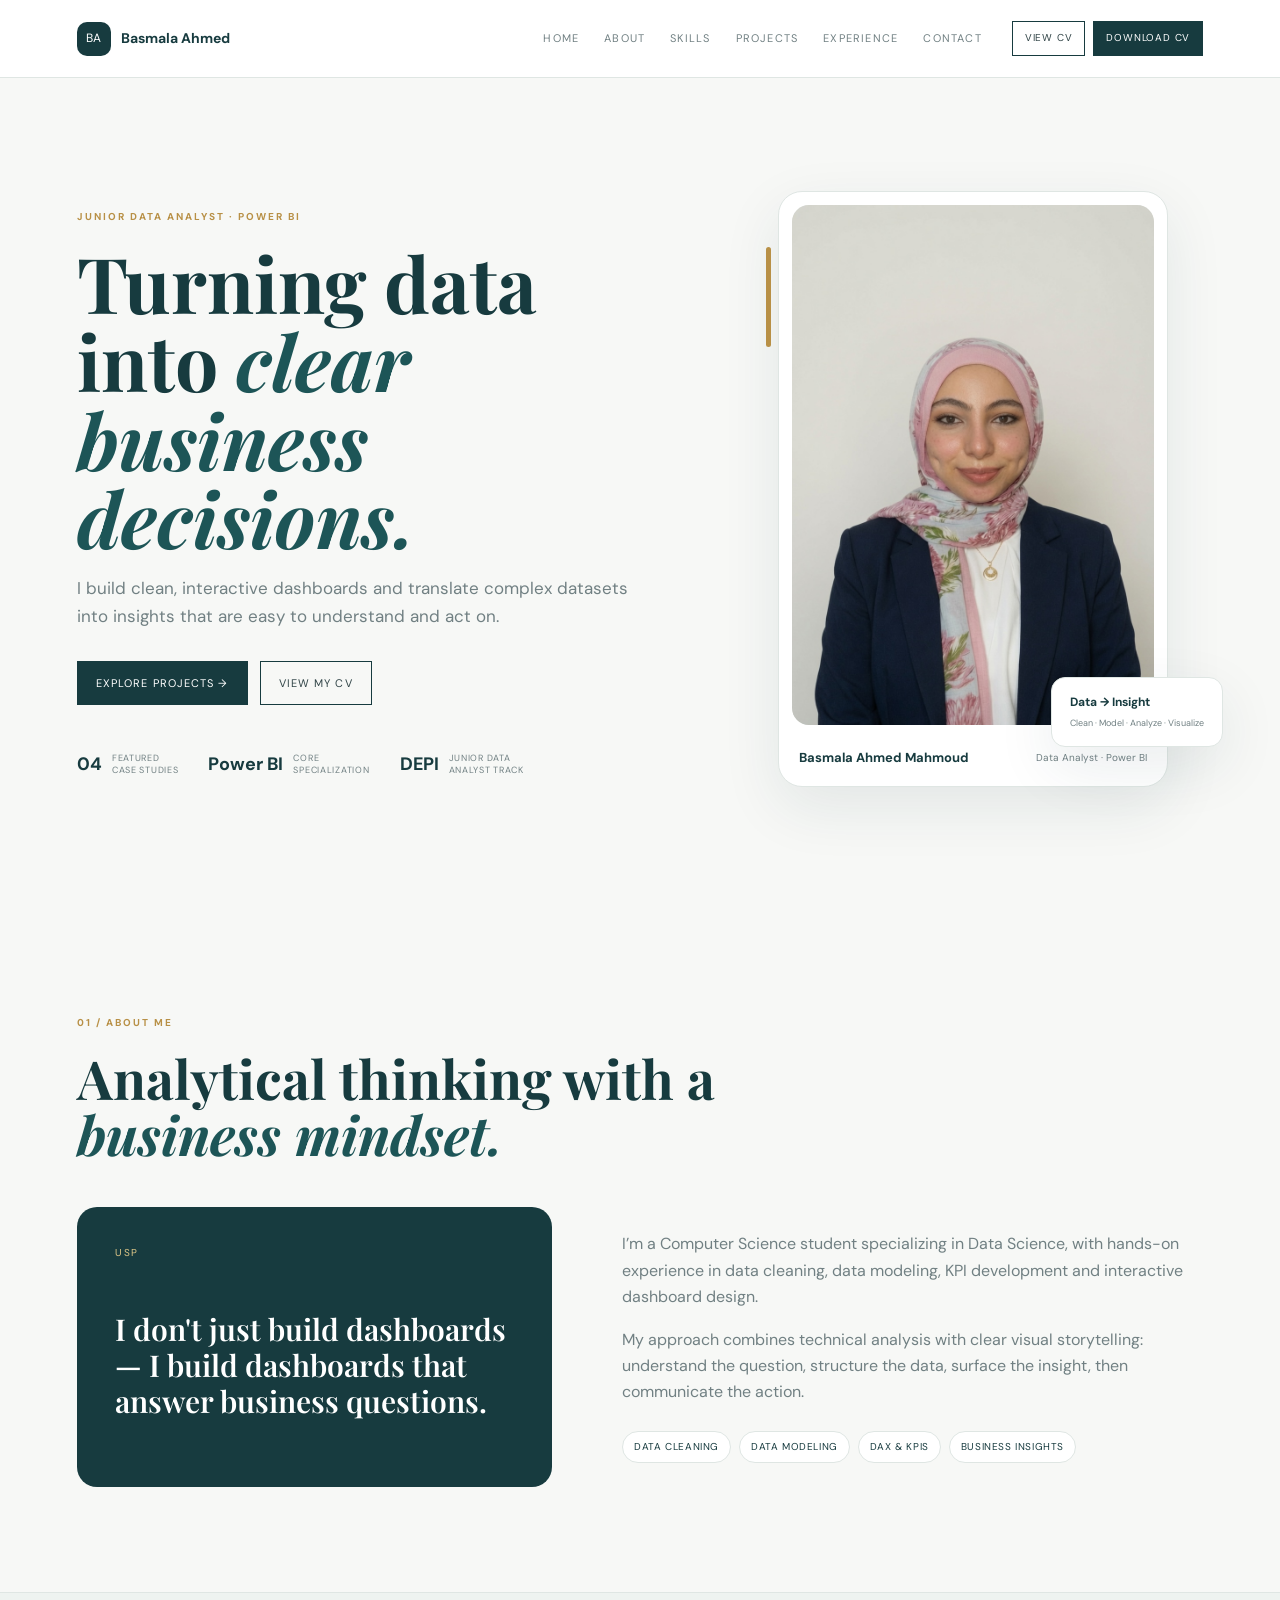
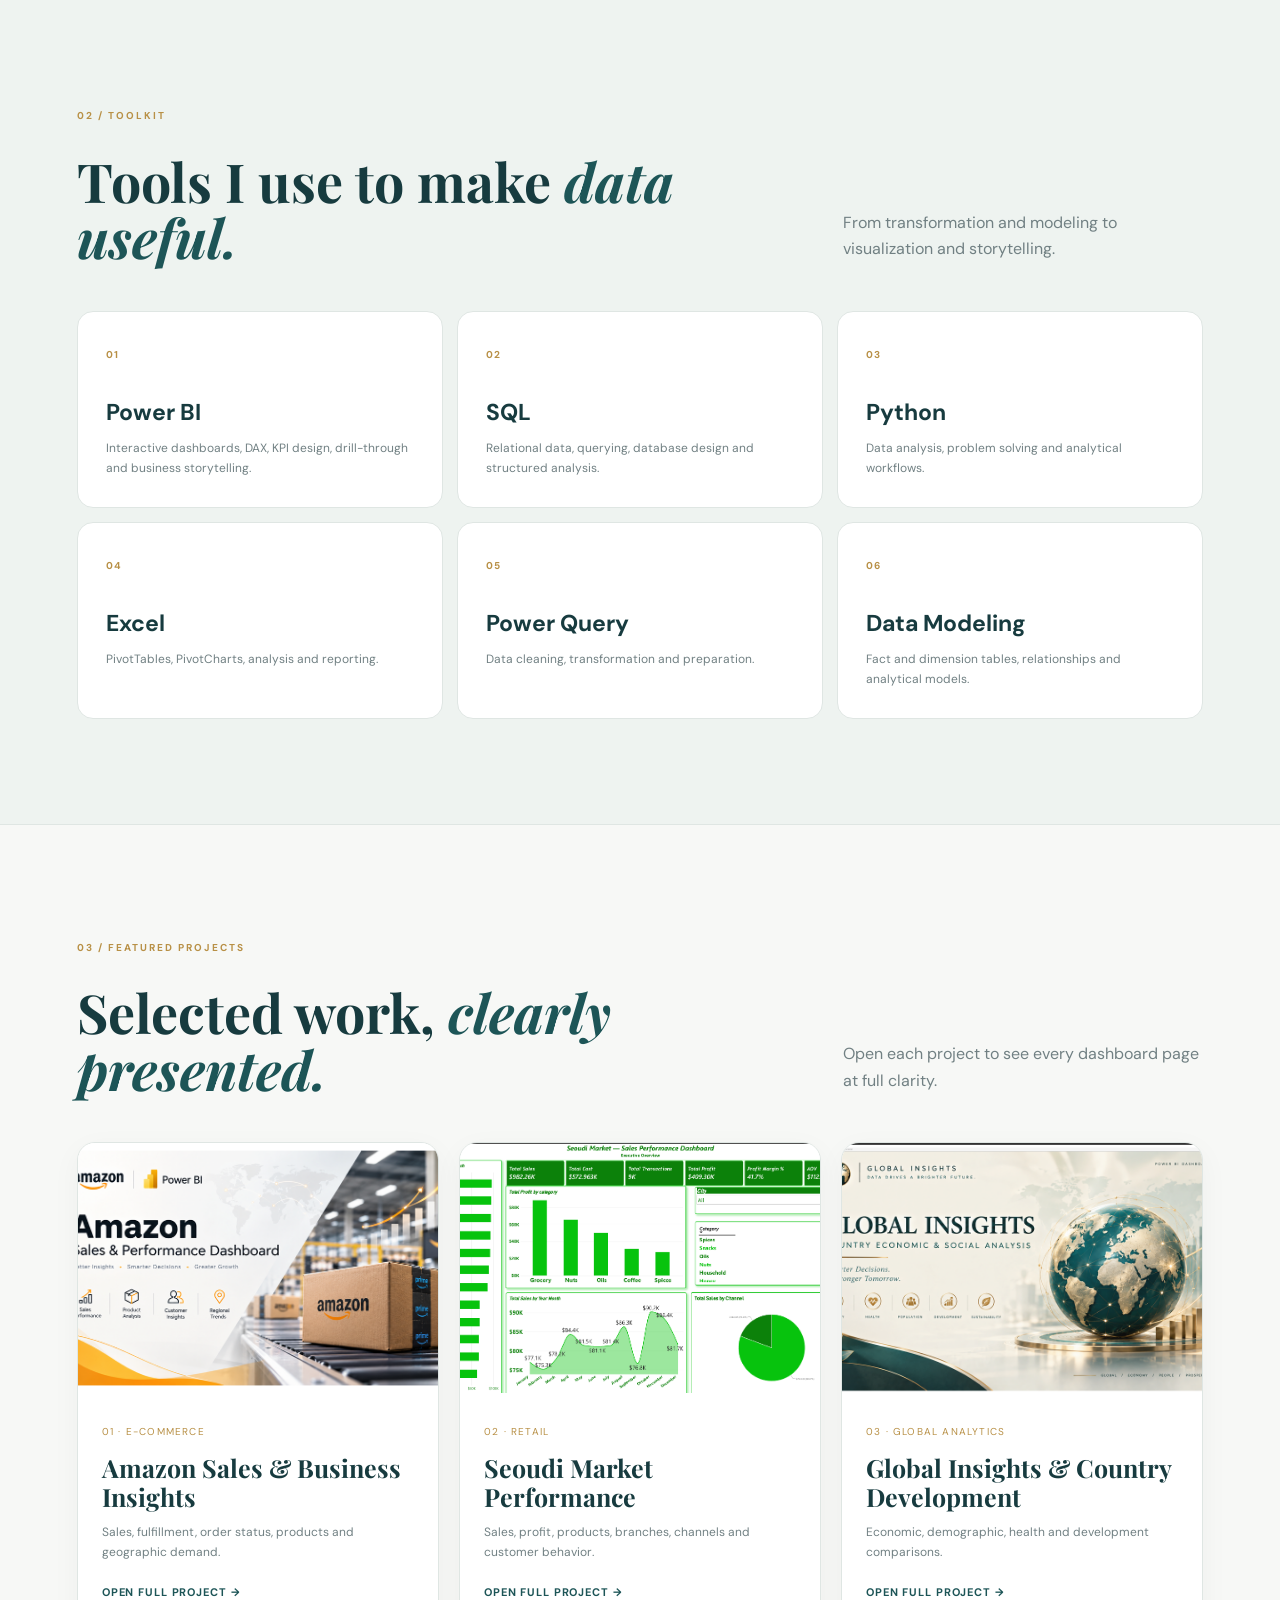
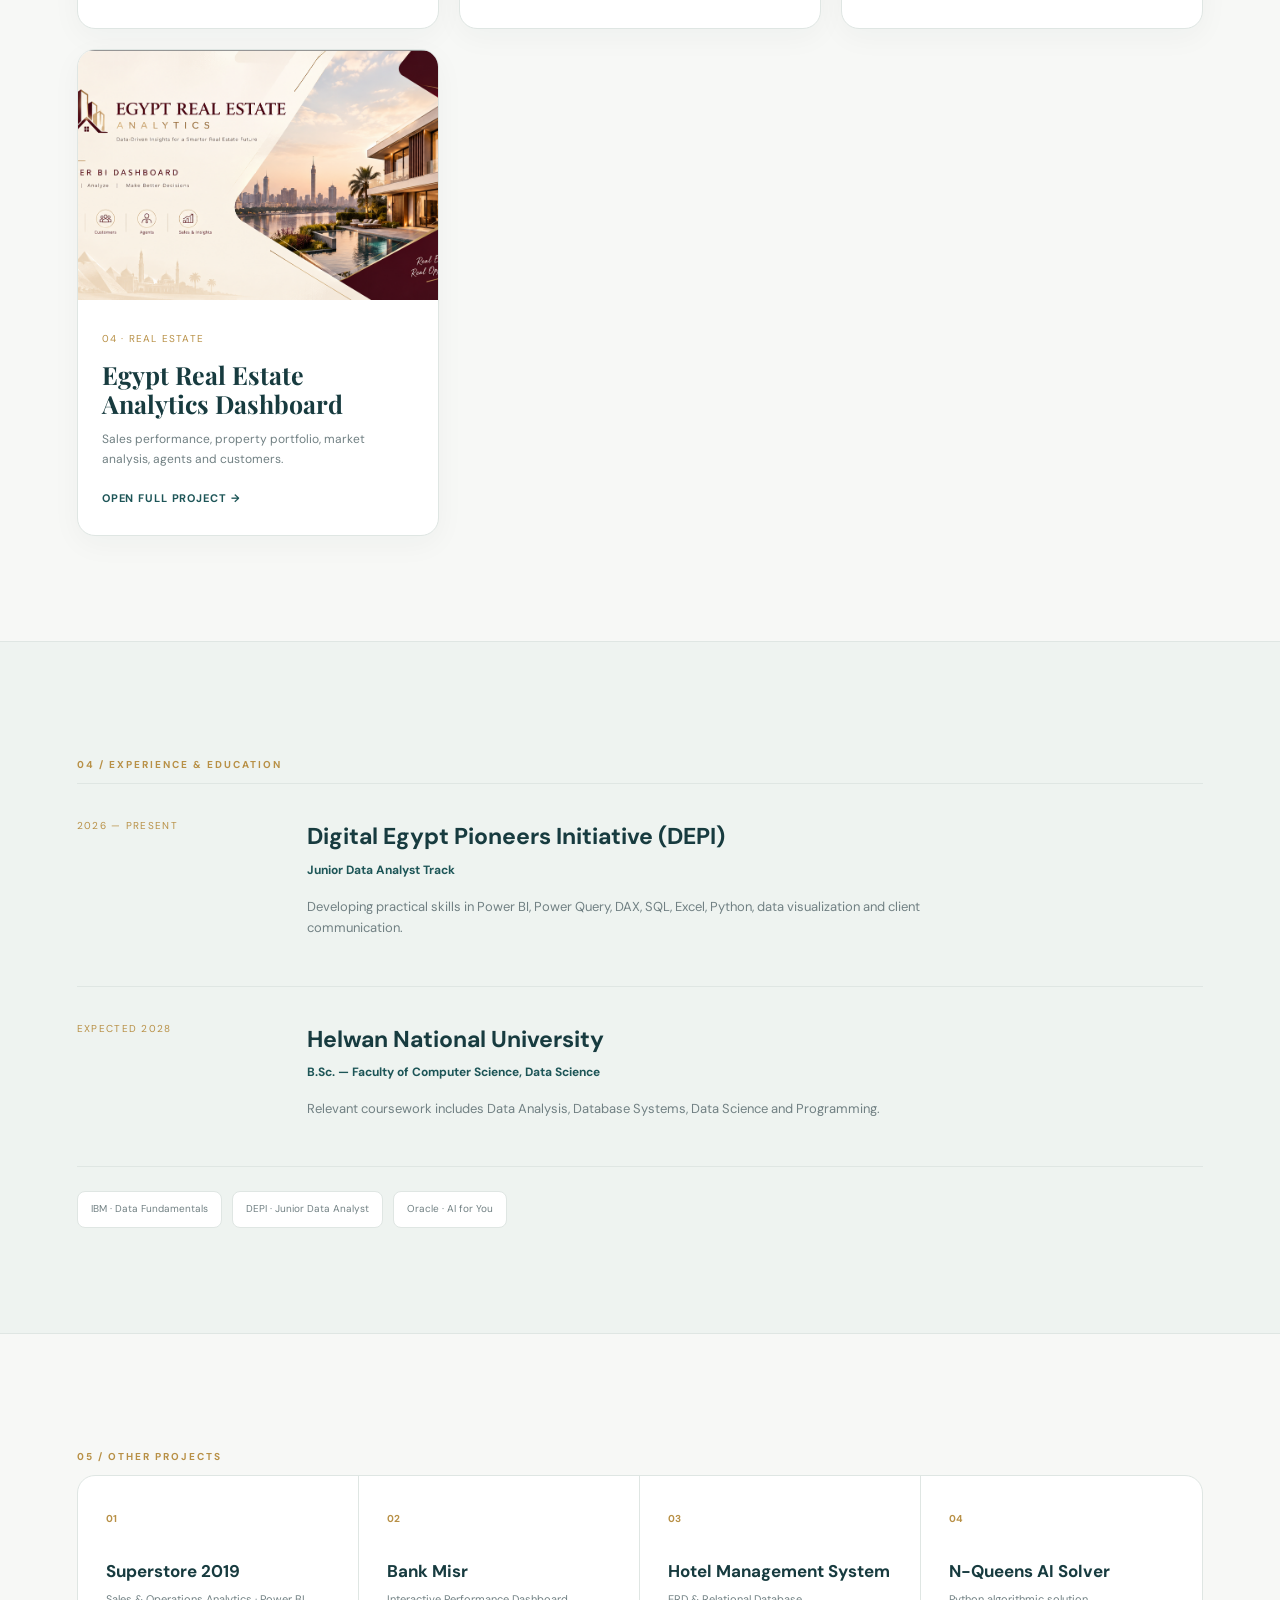
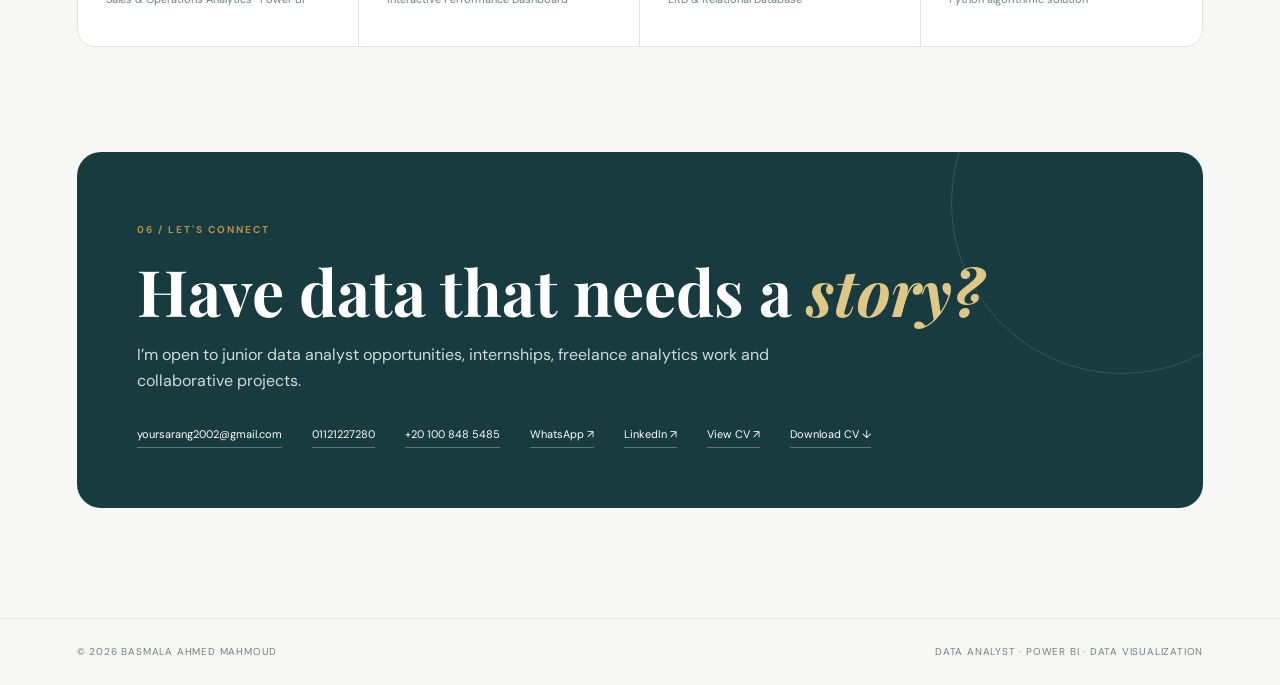
==== commit bced024f: "Add new phone link and update WhatsApp link" ====
--- a/index.html
+++ b/index.html
@@ -693,8 +693,11 @@
             <a href="tel:01121227280">
                 01121227280
             </a>
+            <a href="tel:+201008485485">
+                +20 100 848 5485
+            </a>
             <a href="https://wa.me/201008485485" target="_blank" rel="noopener noreferrer">
-    WhatsApp ↗
+                WhatsApp ↗
             </a>
 
             <a
